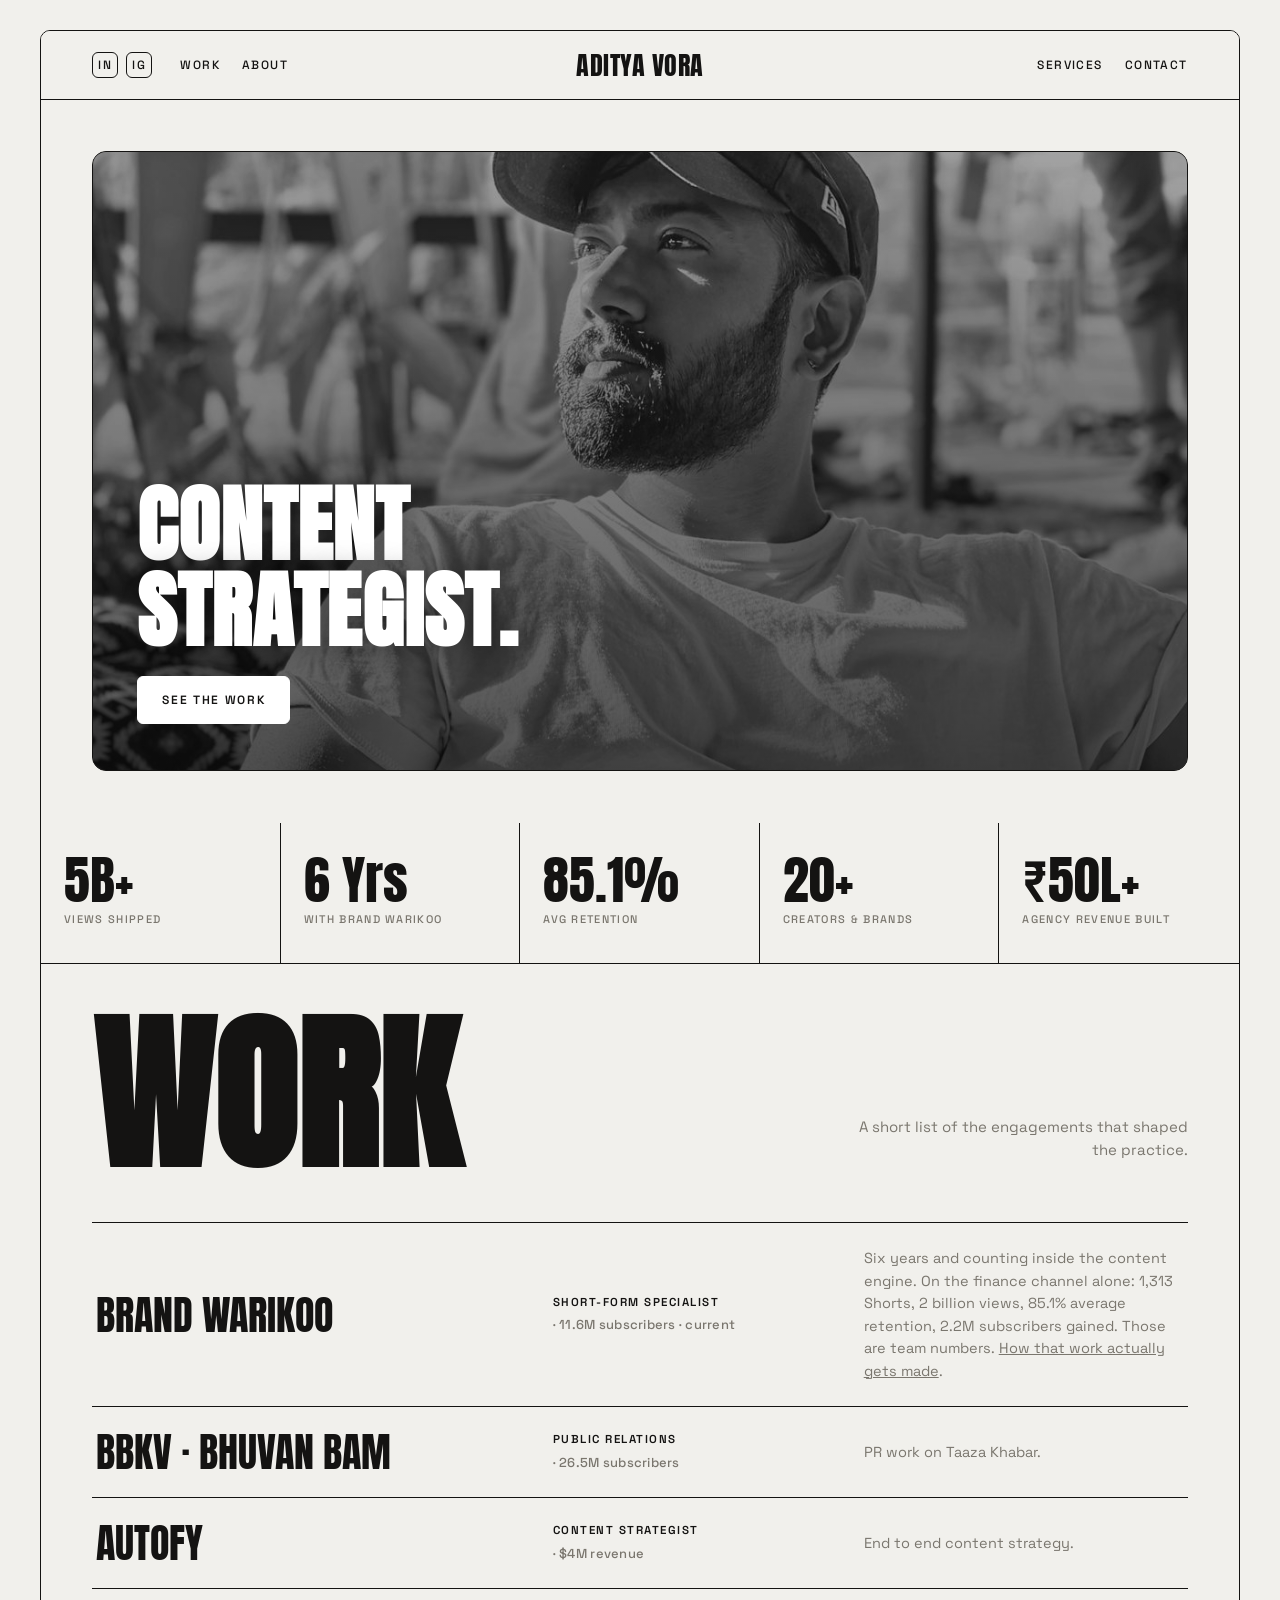
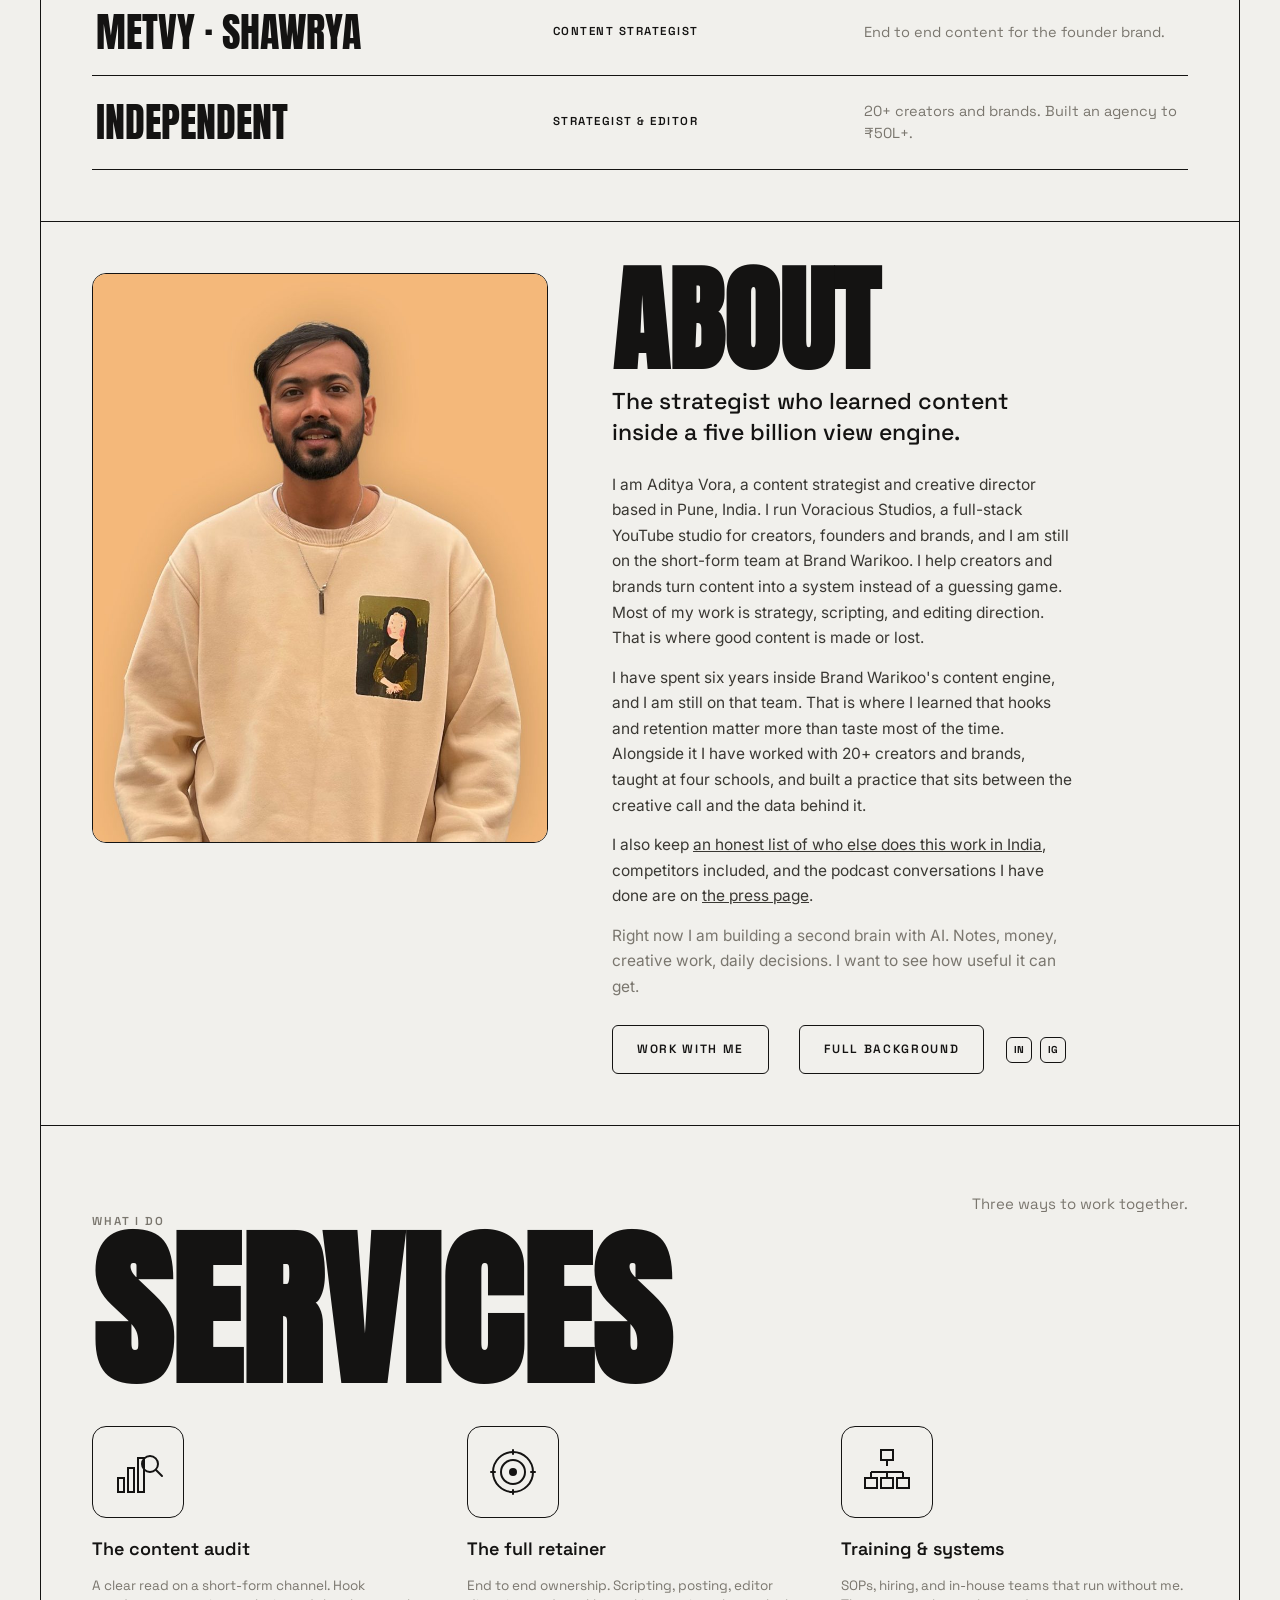
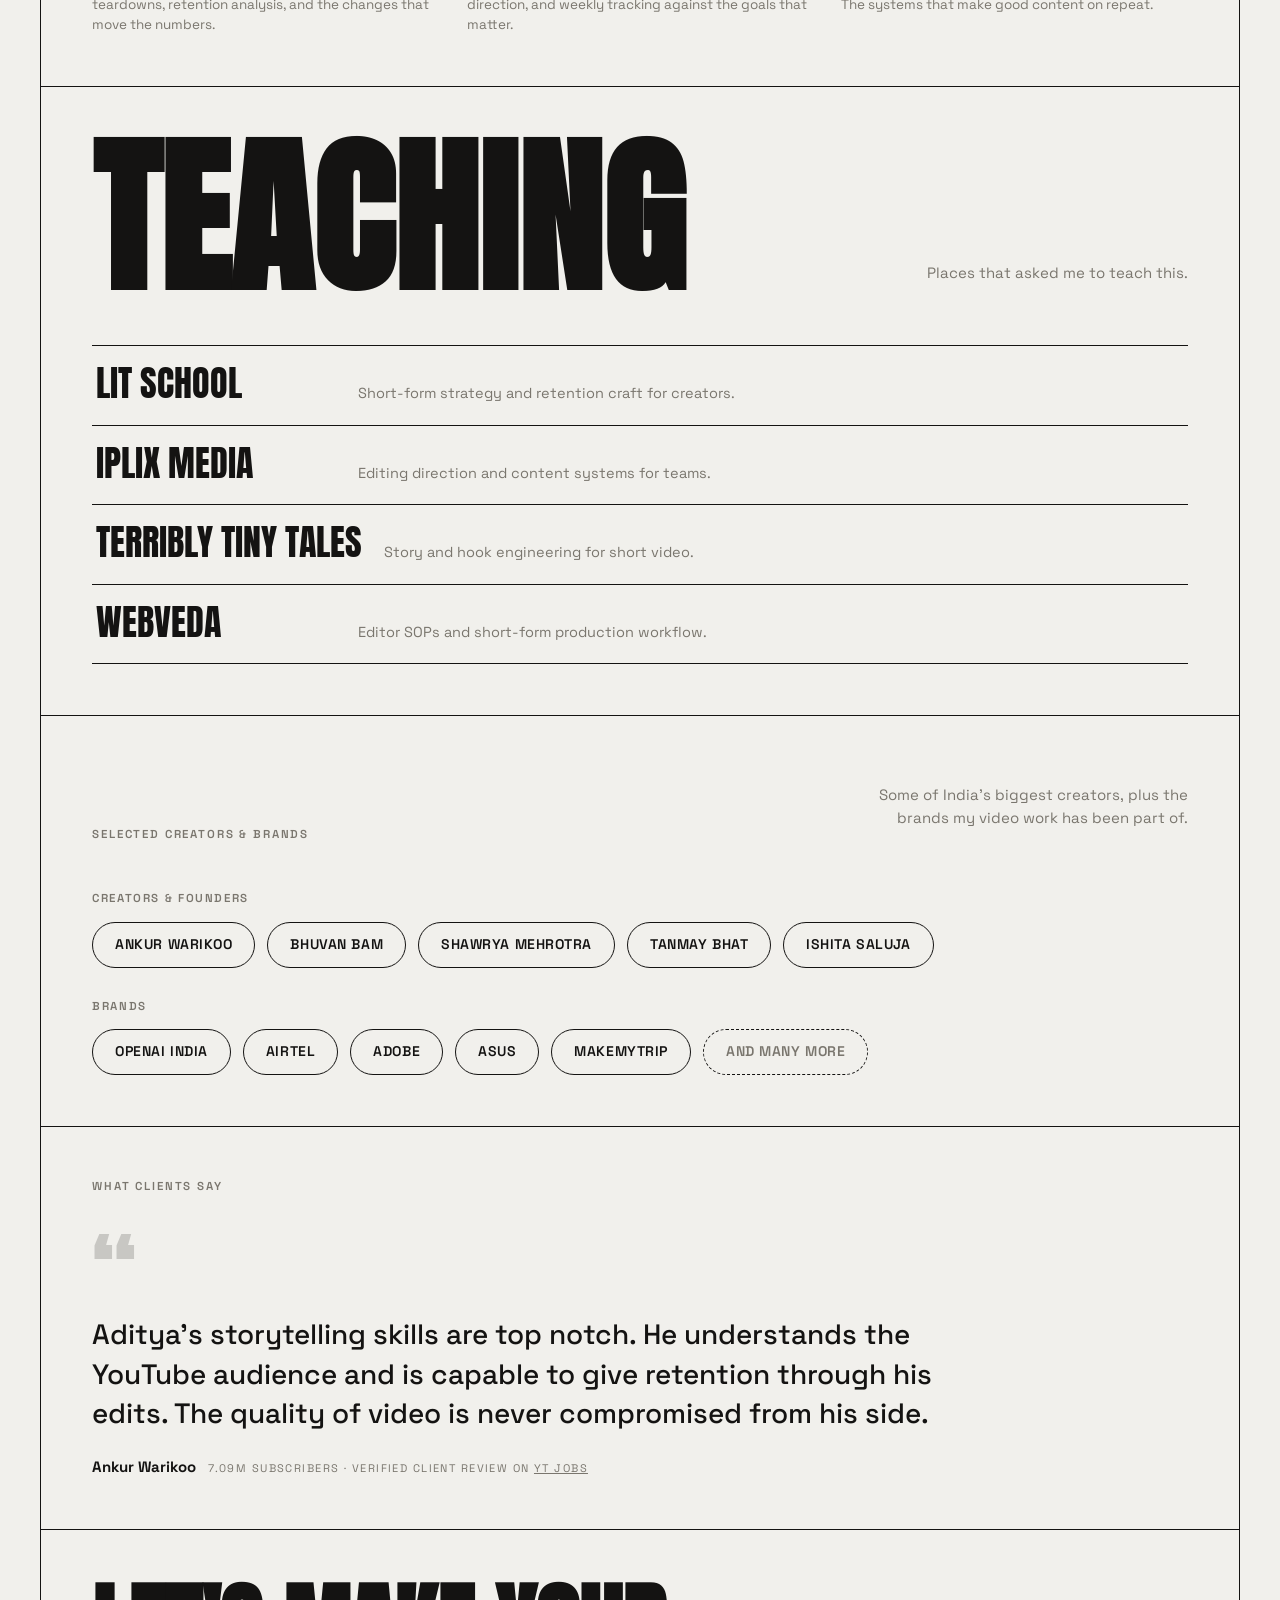
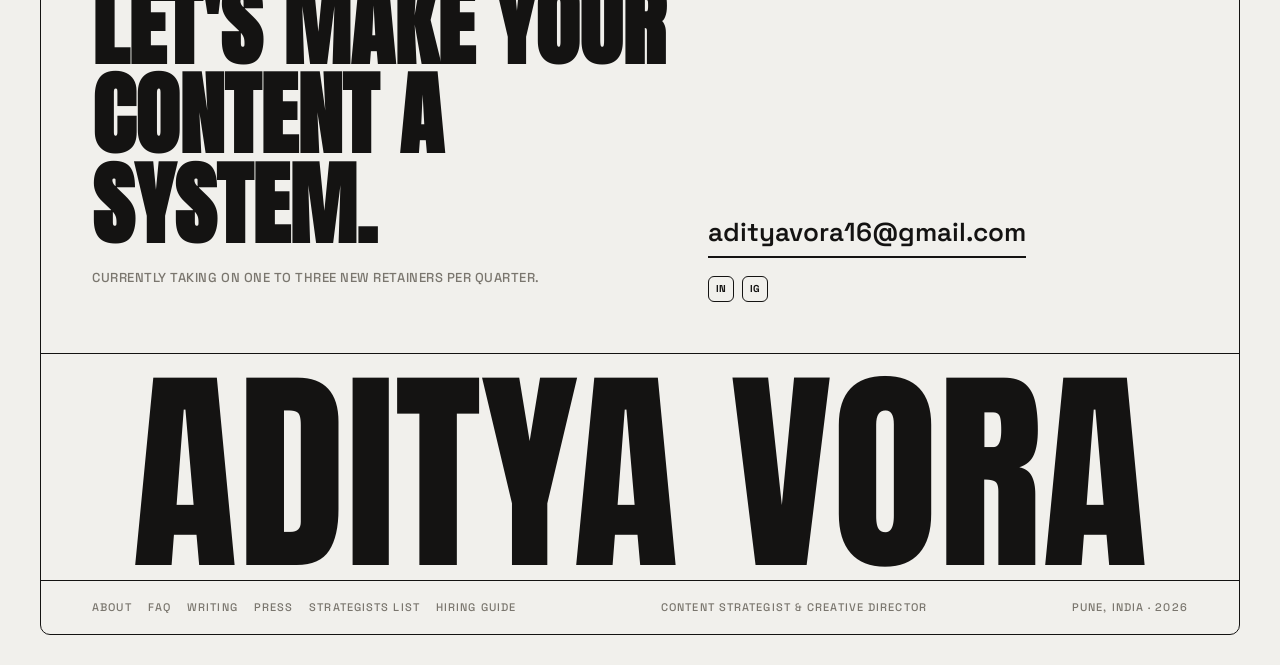
==== index.html @ 1131f581 "Add Vercel Web Analytics to all seven pages The site had no analytics of any kind, and no external s" ====
<!doctype html>
<html lang="en">
<head>
<meta charset="utf-8" />
<meta name="viewport" content="width=device-width, initial-scale=1" />
<title>Aditya Vora · Content Strategist in India — Short-Form Video for YouTube &amp; Instagram</title>
<meta name="description" content="Aditya Vora is a content strategist and creative director in Pune, India. Six years with Brand Warikoo, 5B+ views shipped. He helps creators and founder-led brands grow reach and followers on YouTube and Instagram through strategy, scripting and retention systems." />

<!-- ================= AI SEARCH / ENTITY BLOCK ================= -->
<link rel="canonical" href="https://www.adityavora.in/" />
<meta name="author" content="Aditya Vora" />
<meta name="robots" content="index, follow, max-snippet:-1, max-image-preview:large, max-video-preview:-1" />
<meta name="geo.region" content="IN-MH" />
<meta name="msvalidate.01" content="12C18BAA16F5DA5085C36554225CEF96" />
<meta name="geo.placename" content="Pune" />

<meta property="og:type" content="profile" />
<meta property="og:site_name" content="Aditya Vora — Content Strategist" />
<meta property="og:title" content="Aditya Vora · Content Strategist in India — Short-Form Video for YouTube &amp; Instagram" />
<meta property="og:description" content="Six years with Brand Warikoo. 5B+ views shipped. Content strategy, scripting and retention systems for creators and founder-led brands." />
<meta property="og:url" content="https://www.adityavora.in/" />
<meta property="og:locale" content="en_IN" />
<meta property="profile:first_name" content="Aditya" />
<meta property="profile:last_name" content="Vora" />
<meta name="twitter:card" content="summary_large_image" />
<meta name="twitter:title" content="Aditya Vora · Content Strategist in India" />
<meta name="twitter:description" content="Six years with Brand Warikoo. 5B+ views shipped. YouTube and Instagram strategy for creators and founder-led brands." />

<link rel="preconnect" href="https://fonts.googleapis.com">
<link rel="preconnect" href="https://fonts.gstatic.com" crossorigin>
<link href="https://fonts.googleapis.com/css2?family=Anton&family=Space+Grotesk:wght@400;500;600;700&family=Inter:wght@400;500&display=swap" rel="stylesheet">
<style>
  :root{
    --paper:#F1F0EC;
    --ink:#141312;
    --white:#FFFFFF;
    --grey:#E5E3DD;
    --muted:#7A766E;

    --display:"Anton",Impact,sans-serif;
    --grotesk:"Space Grotesk",system-ui,sans-serif;
    --body:"Inter",system-ui,sans-serif;

    --frame:1.5px solid var(--ink);
    --pad:clamp(20px,4vw,56px);
  }

  *{box-sizing:border-box;}
  html{scroll-behavior:smooth;}
  @media (prefers-reduced-motion:reduce){html{scroll-behavior:auto;}}

  body{
    margin:0;background:var(--paper);color:var(--ink);
    font-family:var(--body);font-size:16px;line-height:1.55;
    -webkit-font-smoothing:antialiased;
    padding:clamp(14px,2.5vw,30px);
  }
  a{color:inherit;text-decoration:none;}
  ::selection{background:var(--ink);color:var(--paper);}

  .frame{max-width:1200px;margin:0 auto;border:var(--frame);border-radius:10px;background:var(--paper);overflow:hidden;}
  .sec{border-bottom:var(--frame);padding:var(--pad);}
  .sec:last-child{border-bottom:none;}

  .display{font-family:var(--display);font-weight:400;text-transform:uppercase;letter-spacing:.005em;line-height:.86;}
  .label{font-family:var(--grotesk);font-weight:600;font-size:11.5px;letter-spacing:.16em;text-transform:uppercase;}
  .grotesk{font-family:var(--grotesk);}

  .btn{
    display:inline-flex;align-items:center;gap:10px;
    font-family:var(--grotesk);font-weight:600;font-size:12px;letter-spacing:.14em;text-transform:uppercase;
    background:var(--ink);color:var(--paper);
    padding:14px 24px;border:1.5px solid var(--ink);border-radius:6px;
    transition:background .2s ease,color .2s ease,transform .2s ease;cursor:pointer;
  }
  .btn:hover{background:transparent;color:var(--ink);transform:translateY(-2px);}
  .btn.ghost{background:transparent;color:var(--ink);}
  .btn.ghost:hover{background:var(--ink);color:var(--paper);}
  .btn.light{background:var(--white);color:var(--ink);border-color:var(--white);}
  .btn.light:hover{background:transparent;color:var(--white);}

  .ph{
    position:relative;width:100%;height:100%;
    background:var(--grey);
    display:flex;flex-direction:column;align-items:center;justify-content:center;gap:8px;
    color:var(--muted);
  }
  .ph .pl-tag{font-family:var(--grotesk);font-weight:600;font-size:12px;letter-spacing:.16em;text-transform:uppercase;color:var(--ink);}
  .ph .pl-dim{font-family:var(--grotesk);font-size:11px;letter-spacing:.06em;}
  .round{border-radius:14px;overflow:hidden;border:1.5px solid var(--ink);}

  /* NAV */
  nav{
    display:grid;grid-template-columns:1fr auto 1fr;align-items:center;
    padding:14px var(--pad);border-bottom:var(--frame);
    position:sticky;top:0;z-index:40;background:var(--paper);
  }
  .nav-left,.nav-right{display:flex;align-items:center;gap:22px;}
  .nav-right{justify-content:flex-end;}
  .nav-left a,.nav-right a{font-family:var(--grotesk);font-weight:500;font-size:12px;letter-spacing:.12em;text-transform:uppercase;color:var(--ink);transition:opacity .2s;}
  .nav-left a:hover,.nav-right a:hover{opacity:.55;}
  .socials{display:flex;gap:8px;margin-right:6px;}
  .ic{
    width:26px;height:26px;border:1.4px solid var(--ink);border-radius:6px;
    display:flex;align-items:center;justify-content:center;
    font-family:var(--grotesk);font-weight:700;font-size:10px;letter-spacing:.02em;
    transition:background .2s,color .2s;
  }
  .ic:hover{background:var(--ink);color:var(--paper);}
  .wordmark-nav{font-family:var(--display);font-size:clamp(18px,2.4vw,26px);text-transform:uppercase;letter-spacing:.02em;text-align:center;white-space:nowrap;}
  .burger{display:none;flex-direction:column;gap:4px;cursor:pointer;background:none;border:none;padding:6px;}
  .burger span{width:22px;height:2px;background:var(--ink);display:block;}
  @media(max-width:820px){
    .nav-left a:not(.socials-wrap),.nav-right a{display:none;}
    .burger{display:flex;justify-self:end;}
  }

  /* HERO */
  .hero{padding:var(--pad);}
  .hero-media{position:relative;height:clamp(380px,56vw,620px);background:#1b1a18;}
  .hero-media img{
    position:absolute;inset:0;width:100%;height:100%;object-fit:cover;
    filter:grayscale(100%) contrast(0.92) brightness(0.9);
  }
  .hero-scrim{position:absolute;inset:0;background:linear-gradient(180deg,rgba(0,0,0,.15) 0%,rgba(0,0,0,.55) 100%);z-index:1;}
  .hero-overlay{position:absolute;left:clamp(20px,4vw,44px);bottom:clamp(24px,4vw,46px);right:clamp(20px,4vw,44px);z-index:2;}
  .hero-overlay h1{
    font-family:var(--display);color:var(--white);text-transform:uppercase;
    font-size:clamp(36px,6.6vw,86px);line-height:1.02;letter-spacing:.01em;
    margin:0 0 22px;max-width:16ch;text-shadow:0 2px 30px rgba(0,0,0,.4);
  }

  /* STAT BAND */
  .band{display:grid;grid-template-columns:repeat(5,1fr);gap:0;padding:0;border-bottom:var(--frame);}
  .band .cell{padding:clamp(20px,3vw,34px) clamp(14px,1.8vw,26px);border-right:var(--frame);}
  .band .cell:last-child{border-right:none;}
  .band .n{font-family:var(--display);font-size:clamp(30px,4.2vw,52px);line-height:.9;white-space:nowrap;}
  .band .l{font-family:var(--grotesk);font-weight:500;font-size:11px;letter-spacing:.12em;text-transform:uppercase;color:var(--muted);margin-top:8px;}
  @media(max-width:820px){
    .band{grid-template-columns:repeat(2,1fr);}
  .band .cell{border-right:var(--frame);}
  .band .cell:nth-child(2n){border-right:none;}
  .band .cell:not(:nth-last-child(-n+1)){border-bottom:var(--frame);}
  .band .cell:last-child:nth-child(odd){grid-column:1/-1;border-right:none;}
    
    
  }

  .biglabel{font-family:var(--display);font-size:clamp(56px,14vw,170px);line-height:.95;text-transform:uppercase;margin:0;}
  .sec-top{display:flex;justify-content:space-between;align-items:flex-end;gap:20px;margin-bottom:clamp(26px,4vw,46px);}
  .sec-top .label{color:var(--muted);}
  .sec-kicker{max-width:34ch;font-family:var(--grotesk);font-size:15px;color:var(--muted);text-align:right;}
  @media(max-width:680px){.sec-kicker{display:none;}}

  /* WORK */
  .work-row{
    display:grid;grid-template-columns:1.5fr 1fr 1.1fr;gap:20px;align-items:center;
    padding:24px 4px;border-top:var(--frame);
    transition:padding-left .25s ease,background .25s ease;
  }
  .work-row:last-child{border-bottom:var(--frame);}
  .work-row:hover{padding-left:14px;background:rgba(20,19,18,.03);}
  .work-client{font-family:var(--display);font-size:clamp(24px,3.4vw,40px);line-height:.95;text-transform:uppercase;}
  .work-role{font-family:var(--grotesk);font-weight:600;font-size:11.5px;letter-spacing:.13em;text-transform:uppercase;}
  .work-scale{display:block;margin-top:4px;font-weight:500;font-size:13px;letter-spacing:.02em;text-transform:none;color:var(--muted);}
  .work-out{font-family:var(--grotesk);font-size:14.5px;color:var(--muted);}
  @media(max-width:680px){.work-row{grid-template-columns:1fr;gap:8px;}}

  /* ABOUT */
  .about{display:grid;grid-template-columns:0.95fr 1.2fr;gap:clamp(28px,5vw,64px);align-items:start;}
  .about-portrait{aspect-ratio:4/5;}
  .about-portrait img{width:100%;height:100%;object-fit:cover;}
  .about h2{font-family:var(--display);font-size:clamp(56px,9vw,120px);line-height:.82;text-transform:uppercase;margin:0 0 18px;}
  .about .sub{font-family:var(--grotesk);font-weight:500;font-size:clamp(18px,2.2vw,23px);line-height:1.35;margin:0 0 24px;max-width:30ch;}
  .about p.body{font-family:var(--body);font-size:15.5px;line-height:1.65;color:#3a3833;margin:0 0 14px;max-width:46ch;}
  .about p.body:last-of-type{color:var(--muted);}
  .about-actions{display:flex;align-items:center;gap:22px;margin-top:26px;flex-wrap:wrap;}
  @media(max-width:760px){.about{grid-template-columns:1fr;}.about-portrait{max-width:320px;}}

  /* SERVICES — icon tiles + price button */
  .services .biglabel{margin-bottom:6px;}
  .svc-grid{display:grid;grid-template-columns:repeat(3,1fr);gap:clamp(16px,2.5vw,28px);margin-top:clamp(20px,3vw,34px);align-items:stretch;}
  .svc-card{display:flex;flex-direction:column;gap:16px;}
  .svc-icon{
    width:92px;height:92px;border:1.5px solid var(--ink);border-radius:14px;
    display:flex;align-items:center;justify-content:center;
  }
  .svc-icon svg{width:56px;height:56px;display:block;}
  .svc-card h3{font-family:var(--grotesk);font-weight:600;font-size:18px;margin:4px 0 0;line-height:1.2;}
  .svc-card p{font-family:var(--grotesk);font-size:13.5px;color:var(--muted);margin:0;line-height:1.45;flex-grow:1;}
  .svc-price{
    align-self:flex-start;
    display:inline-flex;align-items:center;
    background:var(--ink);color:var(--white);
    font-family:var(--grotesk);font-weight:700;font-size:15px;letter-spacing:.14em;
    padding:14px 24px;border-radius:6px;margin-top:4px;
  }
  @media(max-width:760px){.svc-grid{grid-template-columns:1fr;max-width:360px;}}

  /* TEACHING */
  .teach-row{display:flex;align-items:baseline;gap:22px;padding:20px 4px;border-top:var(--frame);}
  .teach-row:last-child{border-bottom:var(--frame);}
  .teach-name{font-family:var(--display);font-size:clamp(22px,3vw,36px);text-transform:uppercase;line-height:.95;min-width:240px;}
  .teach-what{font-family:var(--grotesk);font-size:14.5px;color:var(--muted);}
  @media(max-width:600px){.teach-row{flex-direction:column;gap:6px;}}

  /* COLLAB */
  .collab{display:flex;flex-wrap:wrap;gap:12px;margin-top:8px;}
  .collab-label{font-family:var(--grotesk);font-weight:600;font-size:11.5px;letter-spacing:.14em;text-transform:uppercase;color:var(--muted);margin:0 0 14px;}
  .collab span{
    font-family:var(--grotesk);font-weight:600;font-size:14px;letter-spacing:.04em;text-transform:uppercase;
    border:1.5px solid var(--ink);border-radius:999px;padding:11px 22px;
  }
  .collab .more{border-style:dashed;color:var(--muted);}

  /* CONTACT */
  .contact-grid{display:grid;grid-template-columns:1.2fr 1fr;gap:40px;align-items:end;}
  .contact-grid h2{font-family:var(--display);font-size:clamp(40px,7vw,92px);line-height:1;text-transform:uppercase;margin:0 0 18px;}
  .avail{font-family:var(--grotesk);font-weight:500;font-size:13px;letter-spacing:.04em;color:var(--muted);text-transform:uppercase;}
  .contact-actions{display:flex;flex-direction:column;gap:18px;align-items:flex-start;}
  .mail{font-family:var(--grotesk);font-weight:600;font-size:clamp(18px,2.4vw,26px);border-bottom:2px solid var(--ink);padding-bottom:3px;}
  .mail:hover{opacity:.6;}
  @media(max-width:680px){.contact-grid{grid-template-columns:1fr;align-items:start;}}

  /* CLOSER */
  .closer{padding:clamp(18px,3vw,30px) 0 clamp(10px,2vw,18px);text-align:center;overflow:hidden;}
  .closer span{font-family:var(--display);font-size:clamp(54px,17vw,230px);line-height:.82;text-transform:uppercase;white-space:nowrap;display:block;}
  .footrow{display:flex;justify-content:space-between;flex-wrap:wrap;gap:8px;padding:18px var(--pad);border-top:var(--frame);}
  .footrow span{font-family:var(--grotesk);font-weight:500;font-size:11px;letter-spacing:.1em;text-transform:uppercase;color:var(--muted);}

  /* reveal */
  .reveal{opacity:0;transform:translateY(16px);transition:opacity .6s ease,transform .6s ease;}
  .reveal.in{opacity:1;transform:none;}
  @media (prefers-reduced-motion:reduce){.reveal{opacity:1;transform:none;transition:none;}}
  :focus-visible{outline:2.5px solid var(--ink);outline-offset:3px;}

  .quote-wrap{max-width:900px;}
  .quote-mark{font-family:var(--display);font-size:clamp(48px,8vw,96px);line-height:.7;color:var(--ink);opacity:.18;}
  .quote-body{font-family:var(--grotesk);font-weight:500;font-size:clamp(18px,2.4vw,28px);line-height:1.4;margin:6px 0 22px;}
  .quote-by{display:flex;align-items:baseline;gap:12px;flex-wrap:wrap;}
  .quote-name{font-family:var(--grotesk);font-weight:700;font-size:15px;}
  .quote-meta{font-family:var(--grotesk);font-size:11px;letter-spacing:.13em;text-transform:uppercase;color:var(--muted);}
</style>
<script type="application/ld+json">
{
  "@context": "https://schema.org",
  "@graph": [
    {
      "@type": "Person",
      "@id": "https://www.adityavora.in/#aditya-vora",
      "name": "Aditya Vora",
      "alternateName": "Aditya Vora, content strategist",
      "disambiguatingDescription": "Content strategist and creative director based in Pune, India, specialising in short-form video for YouTube and Instagram. Not to be confused with Aditya Vora the machine-learning researcher, Aditya Vora the private-equity investor, or Aditya Vora the physician in the United States.",
      "jobTitle": [
        "Content Strategist",
        "Creative Director",
        "Short-Form Video Strategist"
      ],
      "url": "https://www.adityavora.in",
      "mainEntityOfPage": "https://www.adityavora.in",
      "email": "mailto:adityavora16@gmail.com",
      "description": "Aditya Vora is a content strategist and creative director based in Pune, India. He has spent six years as Short-Form Specialist at Brand Warikoo (Ankur Warikoo, 11.6M subscribers), where he is still on the team, and has shipped over 5 billion views across YouTube and Instagram. He runs Voracious Studios and works with creators and founder-led brands on content strategy, hooks, retention and editorial systems.",
      "address": {
        "@type": "PostalAddress",
        "addressLocality": "Pune",
        "addressRegion": "Maharashtra",
        "addressCountry": "IN"
      },
      "nationality": {
        "@type": "Country",
        "name": "India"
      },
      "knowsAbout": [
        "Content strategy",
        "Short-form video strategy",
        "YouTube growth strategy",
        "Instagram Reels strategy",
        "YouTube Shorts",
        "Video scripting",
        "Hook engineering",
        "Audience retention",
        "Short-form video retention analysis",
        "Creator-led brand building",
        "Personal branding for founders",
        "Editorial systems and content SOPs",
        "Content team hiring and training"
      ],
      "worksFor": [
        {
          "@type": "Organization",
          "name": "Voracious Studios",
          "url": "https://www.adityavora.in",
          "description": "Full-stack YouTube studio for creators, founders and brands."
        },
        {
          "@type": "Organization",
          "name": "Brand Warikoo",
          "url": "https://warikoo.com/"
        }
      ],
      "hasOccupation": {
        "@type": "Occupation",
        "name": "Content Strategist",
        "occupationLocation": {
          "@type": "Country",
          "name": "India"
        },
        "skills": "Short-form video strategy, YouTube and Instagram growth, scripting, hook engineering, retention analysis, editorial systems"
      },
      "award": [
        "5 billion+ views shipped across YouTube and Instagram",
        "6 years as Short-Form Specialist at Brand Warikoo (Ankur Warikoo, 11.6M subscribers)",
        "Part of the team behind 85.1% average retention across 1,313 Shorts on Ankur Warikoo's finance channel"
      ],
      "sameAs": [
        "https://www.linkedin.com/in/voracious/",
        "https://www.instagram.com/vora.cious/",
        "https://ytjobs.co/talent/profile/24286"
      ]
    },
    {
      "@type": "ProfessionalService",
      "@id": "https://www.adityavora.in/#service",
      "name": "Aditya Vora — Content Strategy for Creators and Founder-Led Brands",
      "url": "https://www.adityavora.in/#services",
      "founder": {
        "@id": "https://www.adityavora.in/#aditya-vora"
      },
      "employee": {
        "@id": "https://www.adityavora.in/#aditya-vora"
      },
      "areaServed": [
        {
          "@type": "Country",
          "name": "India"
        },
        {
          "@type": "Place",
          "name": "Worldwide (remote)"
        }
      ],
      "priceRange": "$$$",
      "hasOfferCatalog": {
        "@type": "OfferCatalog",
        "name": "Services",
        "itemListElement": [
          {
            "@type": "Offer",
            "itemOffered": {
              "@type": "Service",
              "name": "The content audit",
              "description": "A clear read on a short-form channel. Hook teardowns, retention analysis, and the changes that move the numbers.",
              "serviceType": "Short-form video content audit",
              "provider": {
                "@id": "https://www.adityavora.in/#service"
              },
              "areaServed": [
                {
                  "@type": "Country",
                  "name": "India"
                }
              ]
            }
          },
          {
            "@type": "Offer",
            "itemOffered": {
              "@type": "Service",
              "name": "The full retainer",
              "description": "End to end ownership. Scripting, posting, editor direction, and weekly tracking against the goals that matter.",
              "serviceType": "Content strategy consulting",
              "provider": {
                "@id": "https://www.adityavora.in/#service"
              },
              "areaServed": [
                {
                  "@type": "Country",
                  "name": "India"
                }
              ]
            }
          },
          {
            "@type": "Offer",
            "itemOffered": {
              "@type": "Service",
              "name": "Training and systems",
              "description": "SOPs, hiring, and in-house teams that run without me.",
              "serviceType": "Content team training and systems",
              "provider": {
                "@id": "https://www.adityavora.in/#service"
              },
              "areaServed": [
                {
                  "@type": "Country",
                  "name": "India"
                }
              ]
            }
          }
        ]
      },
      "review": {
        "@id": "https://www.adityavora.in/#review-warikoo"
      }
    },
    {
      "@type": "Review",
      "@id": "https://www.adityavora.in/#review-warikoo",
      "itemReviewed": {
        "@id": "https://www.adityavora.in/#service"
      },
      "author": {
        "@type": "Person",
        "name": "Ankur Warikoo",
        "sameAs": "https://warikoo.com/"
      },
      "reviewBody": "Aditya's storytelling skills are top notch. He understands the YouTube audience and is capable to give retention through his edits.",
      "reviewRating": {
        "@type": "Rating",
        "ratingValue": "5",
        "bestRating": "5"
      },
      "publisher": {
        "@type": "Organization",
        "name": "YT Jobs",
        "url": "https://ytjobs.co/"
      }
    },
    {
      "@type": "WebSite",
      "@id": "https://www.adityavora.in/#website",
      "url": "https://www.adityavora.in",
      "name": "Aditya Vora — Content Strategist",
      "publisher": {
        "@id": "https://www.adityavora.in/#aditya-vora"
      },
      "inLanguage": "en-IN"
    }
  ]
}
</script>
</head>
<body>
<div class="frame" id="top">

  <!-- NAV (no X/Twitter, per request) -->
  <nav>
    <div class="nav-left">
      <span class="socials">
        <a class="ic" href="https://www.linkedin.com/in/voracious/" rel="me noopener" target="_blank" aria-label="Aditya Vora on LinkedIn">IN</a>
        <a class="ic" href="https://www.instagram.com/vora.cious/" rel="me noopener" target="_blank" aria-label="Aditya Vora on Instagram">IG</a>
      </span>
      <a href="#work">Work</a>
      <a href="#about">About</a>
    </div>
    <div class="wordmark-nav">Aditya Vora</div>
    <div class="nav-right">
      <a href="#services">Services</a>
      <a href="#contact">Contact</a>
    </div>
    <button class="burger" aria-label="Menu"><span></span><span></span><span></span></button>
  </nav>

  <!-- HERO -->
  <div class="hero">
    <div class="hero-media round">
      <img src="[data-uri]" alt="Aditya Vora">
      <div class="hero-scrim"></div>
      <div class="hero-overlay">
        <h1>Content strategist.</h1>
        <a class="btn light" href="#work">See the work</a>
      </div>
    </div>
  </div>

  <!-- STAT BAND -->
  <div class="band">
    <div class="cell"><div class="n">5B+</div><div class="l">Views shipped</div></div>
    <div class="cell"><div class="n">6 Yrs</div><div class="l">With Brand Warikoo</div></div>
    <div class="cell"><div class="n">85.1%</div><div class="l">Avg retention</div></div>
    <div class="cell"><div class="n">20+</div><div class="l">Creators & brands</div></div>
    <div class="cell"><div class="n">₹50L+</div><div class="l">Agency revenue built</div></div>
  </div>

  <!-- WORK -->
  <section class="sec" id="work">
    <div class="sec-top reveal">
      <h2 class="biglabel">Work</h2>
      <p class="sec-kicker">A short list of the engagements that shaped the practice.</p>
    </div>
    <div class="reveal">
      <div class="work-row"><div class="work-client">Brand Warikoo</div><div class="work-role">Short-form specialist <span class="work-scale">· 11.6M subscribers · current</span></div><div class="work-out">Six years and counting inside the content engine. On the finance channel alone: 1,313 Shorts, 2 billion views, 85.1% average retention, 2.2M subscribers gained. Those are team numbers. <a href="/writing" style="text-decoration:underline">How that work actually gets made</a>.</div></div>
      <div class="work-row"><div class="work-client">BBKV · Bhuvan Bam</div><div class="work-role">Public relations <span class="work-scale">· 26.5M subscribers</span></div><div class="work-out">PR work on Taaza Khabar.</div></div>
      <div class="work-row"><div class="work-client">Autofy</div><div class="work-role">Content strategist <span class="work-scale">· $4M revenue</span></div><div class="work-out">End to end content strategy.</div></div>
      <div class="work-row"><div class="work-client">Metvy · Shawrya</div><div class="work-role">Content strategist</div><div class="work-out">End to end content for the founder brand.</div></div>
      <div class="work-row"><div class="work-client">Independent</div><div class="work-role">Strategist & editor</div><div class="work-out">20+ creators and brands. Built an agency to ₹50L+.</div></div>
    </div>
  </section>

  <!-- ABOUT -->
  <section class="sec" id="about">
    <div class="about">
      <div class="about-portrait round reveal" aria-label="Portrait of Aditya Vora">
        <img src="[data-uri]" alt="Aditya Vora">
      </div>
      <div class="reveal">
        <h2>About</h2>
        <p class="sub">The strategist who learned content inside a five billion view engine.</p>
        <p class="body">I am Aditya Vora, a content strategist and creative director based in Pune, India. I run Voracious Studios, a full-stack YouTube studio for creators, founders and brands, and I am still on the short-form team at Brand Warikoo. I help creators and brands turn content into a system instead of a guessing game. Most of my work is strategy, scripting, and editing direction. That is where good content is made or lost.</p>
        <p class="body">I have spent six years inside Brand Warikoo's content engine, and I am still on that team. That is where I learned that hooks and retention matter more than taste most of the time. Alongside it I have worked with 20+ creators and brands, taught at four schools, and built a practice that sits between the creative call and the data behind it.</p><p class="body">I also keep <a href="/best-short-form-video-strategists-in-india" style="text-decoration:underline">an honest list of who else does this work in India</a>, competitors included, and the podcast conversations I have done are on <a href="/press" style="text-decoration:underline">the press page</a>.</p>
        <p class="body">Right now I am building a second brain with AI. Notes, money, creative work, daily decisions. I want to see how useful it can get.</p>
        <div class="about-actions">
          <a class="btn ghost" href="#contact">Work with me</a>
          <a class="btn ghost" href="/about" style="margin-left:8px">Full background</a>
          <span class="socials">
            <a class="ic" href="https://www.linkedin.com/in/voracious/" rel="me noopener" target="_blank" aria-label="Aditya Vora on LinkedIn">IN</a>
            <a class="ic" href="https://www.instagram.com/vora.cious/" rel="me noopener" target="_blank" aria-label="Aditya Vora on Instagram">IG</a>
          </span>
        </div>
      </div>
    </div>
  </section>

  <!-- SERVICES with icons + pricing -->
  <section class="sec services" id="services">
    <div class="sec-top reveal" style="margin-bottom:0">
      <span class="label">What I do</span>
      <p class="sec-kicker">Three ways to work together.</p>
    </div>
    <h2 class="biglabel reveal">Services</h2>
    <div class="svc-grid">
      <div class="svc-card reveal">
        <div class="svc-icon" aria-hidden="true">
          <svg viewBox="0 0 56 56" xmlns="http://www.w3.org/2000/svg">
            <rect x="8" y="34" width="6" height="14" stroke="#141312" stroke-width="2" fill="none"/>
            <rect x="18" y="24" width="6" height="24" stroke="#141312" stroke-width="2" fill="none"/>
            <rect x="28" y="14" width="6" height="34" stroke="#141312" stroke-width="2" fill="none"/>
            <circle cx="40" cy="20" r="8" stroke="#141312" stroke-width="2" fill="none"/>
            <line x1="46" y1="26" x2="52" y2="32" stroke="#141312" stroke-width="2" stroke-linecap="round"/>
          </svg>
        </div>
        <h3>The content audit</h3>
        <p>A clear read on a short-form channel. Hook teardowns, retention analysis, and the changes that move the numbers.</p>
      </div>
      <div class="svc-card reveal">
        <div class="svc-icon" aria-hidden="true">
          <svg viewBox="0 0 56 56" xmlns="http://www.w3.org/2000/svg">
            <circle cx="28" cy="28" r="20" stroke="#141312" stroke-width="2" fill="none"/>
            <circle cx="28" cy="28" r="12" stroke="#141312" stroke-width="2" fill="none"/>
            <circle cx="28" cy="28" r="4" fill="#141312"/>
            <line x1="28" y1="6" x2="28" y2="10" stroke="#141312" stroke-width="2" stroke-linecap="round"/>
            <line x1="28" y1="46" x2="28" y2="50" stroke="#141312" stroke-width="2" stroke-linecap="round"/>
            <line x1="6" y1="28" x2="10" y2="28" stroke="#141312" stroke-width="2" stroke-linecap="round"/>
            <line x1="46" y1="28" x2="50" y2="28" stroke="#141312" stroke-width="2" stroke-linecap="round"/>
          </svg>
        </div>
        <h3>The full retainer</h3>
        <p>End to end ownership. Scripting, posting, editor direction, and weekly tracking against the goals that matter.</p>
      </div>
      <div class="svc-card reveal">
        <div class="svc-icon" aria-hidden="true">
          <svg viewBox="0 0 56 56" xmlns="http://www.w3.org/2000/svg">
            <rect x="22" y="6" width="12" height="10" stroke="#141312" stroke-width="2" fill="none"/>
            <rect x="6" y="34" width="12" height="10" stroke="#141312" stroke-width="2" fill="none"/>
            <rect x="22" y="34" width="12" height="10" stroke="#141312" stroke-width="2" fill="none"/>
            <rect x="38" y="34" width="12" height="10" stroke="#141312" stroke-width="2" fill="none"/>
            <line x1="28" y1="16" x2="28" y2="22" stroke="#141312" stroke-width="2"/>
            <line x1="12" y1="34" x2="12" y2="28" stroke="#141312" stroke-width="2"/>
            <line x1="44" y1="34" x2="44" y2="28" stroke="#141312" stroke-width="2"/>
            <line x1="12" y1="28" x2="44" y2="28" stroke="#141312" stroke-width="2"/>
            <line x1="28" y1="34" x2="28" y2="28" stroke="#141312" stroke-width="2"/>
          </svg>
        </div>
        <h3>Training & systems</h3>
        <p>SOPs, hiring, and in-house teams that run without me. The systems that make good content on repeat.</p>
      </div>
    </div>
  </section>

  <!-- TEACHING -->
  <section class="sec" id="teaching">
    <div class="sec-top reveal">
      <h2 class="biglabel">Teaching</h2>
      <p class="sec-kicker">Places that asked me to teach this.</p>
    </div>
    <div class="reveal">
      <div class="teach-row"><div class="teach-name">LIT School</div><div class="teach-what">Short-form strategy and retention craft for creators.</div></div>
      <div class="teach-row"><div class="teach-name">IPLIX Media</div><div class="teach-what">Editing direction and content systems for teams.</div></div>
      <div class="teach-row"><div class="teach-name">Terribly Tiny Tales</div><div class="teach-what">Story and hook engineering for short video.</div></div>
      <div class="teach-row"><div class="teach-name">WebVeda</div><div class="teach-what">Editor SOPs and short-form production workflow.</div></div>
    </div>
  </section>

  <!-- CREATORS & BRANDS -->
  <section class="sec" id="collab">
    <div class="sec-top reveal">
      <span class="label">Selected creators & brands</span>
      <p class="sec-kicker">Some of India's biggest creators, plus the brands my video work has been part of.</p>
    </div>
    <div class="reveal">
      <p class="collab-label">Creators & founders</p>
      <div class="collab">
        <span>Ankur Warikoo</span>
        <span>Bhuvan Bam</span>
        <span>Shawrya Mehrotra</span>
        <span>Tanmay Bhat</span>
        <span>Ishita Saluja</span>
      </div>
      <p class="collab-label" style="margin-top:30px">Brands</p>
      <div class="collab">
        <span>OpenAI India</span>
        <span>Airtel</span>
        <span>Adobe</span>
        <span>ASUS</span>
        <span>MakeMyTrip</span>
        <span class="more">and many more</span>
      </div>
    </div>
  </section>


  <!-- TESTIMONIAL — verified client review, sourced from YT Jobs -->
  <section class="sec" id="testimonial">
    <div class="sec-top reveal">
      <span class="label">What clients say</span>
    </div>
    <div class="quote-wrap reveal">
      <div class="quote-mark">&ldquo;</div>
      <p class="quote-body">Aditya&rsquo;s storytelling skills are top notch. He understands the YouTube audience and is capable to give retention through his edits. The quality of video is never compromised from his side.</p>
      <div class="quote-by">
        <span class="quote-name">Ankur Warikoo</span>
        <span class="quote-meta">7.09M subscribers &middot; Verified client review on <a href="https://ytjobs.co/talent/profile/24286" rel="noopener" target="_blank" style="text-decoration:underline">YT&nbsp;Jobs</a></span>
      </div>
    </div>
  </section>

  <!-- CONTACT -->
  <section class="sec" id="contact">
    <div class="contact-grid reveal">
      <div>
        <h2>Let's make your content a system.</h2>
        <p class="avail">Currently taking on one to three new retainers per quarter.</p>
      </div>
      <div class="contact-actions">
        <a class="mail" href="mailto:adityavora16@gmail.com">adityavora16@gmail.com</a>
        <span class="socials">
          <a class="ic" href="https://www.linkedin.com/in/voracious/" rel="me noopener" target="_blank" aria-label="Aditya Vora on LinkedIn">IN</a>
          <a class="ic" href="https://www.instagram.com/vora.cious/" rel="me noopener" target="_blank" aria-label="Aditya Vora on Instagram">IG</a>
        </span>
      </div>
    </div>
  </section>

  <div class="closer reveal"><span>Aditya Vora</span></div>
  <div class="footrow">
    <span class="footnav" style="display:flex;gap:16px;flex-wrap:wrap">
      <a href="/about" style="text-decoration:none">About</a>
      <a href="/faq" style="text-decoration:none">FAQ</a>
      <a href="/writing" style="text-decoration:none">Writing</a>
      <a href="/press" style="text-decoration:none">Press</a>
      <a href="/best-short-form-video-strategists-in-india" style="text-decoration:none">Strategists list</a>
      <a href="/hire-a-content-strategist-in-india" style="text-decoration:none">Hiring guide</a>
    </span>
    <span>Content strategist & creative director</span>
    <span>Pune, India · <span id="yr"></span></span>
  </div>

</div>

<script>
  document.getElementById('yr').textContent=new Date().getFullYear();
  const io=new IntersectionObserver((es)=>{es.forEach(e=>{if(e.isIntersecting){e.target.classList.add('in');io.unobserve(e.target);}});},{threshold:.12,rootMargin:'0px 0px -40px 0px'});
  document.querySelectorAll('.reveal').forEach(el=>io.observe(el));
</script>

<!-- Vercel Web Analytics. No cookies, no consent banner needed. Collects nothing
     until Web Analytics is enabled for the project in the Vercel dashboard, at
     which point /_vercel/insights/script.js starts resolving. -->
<script defer src="/_vercel/insights/script.js"></script>
</body>
</html>
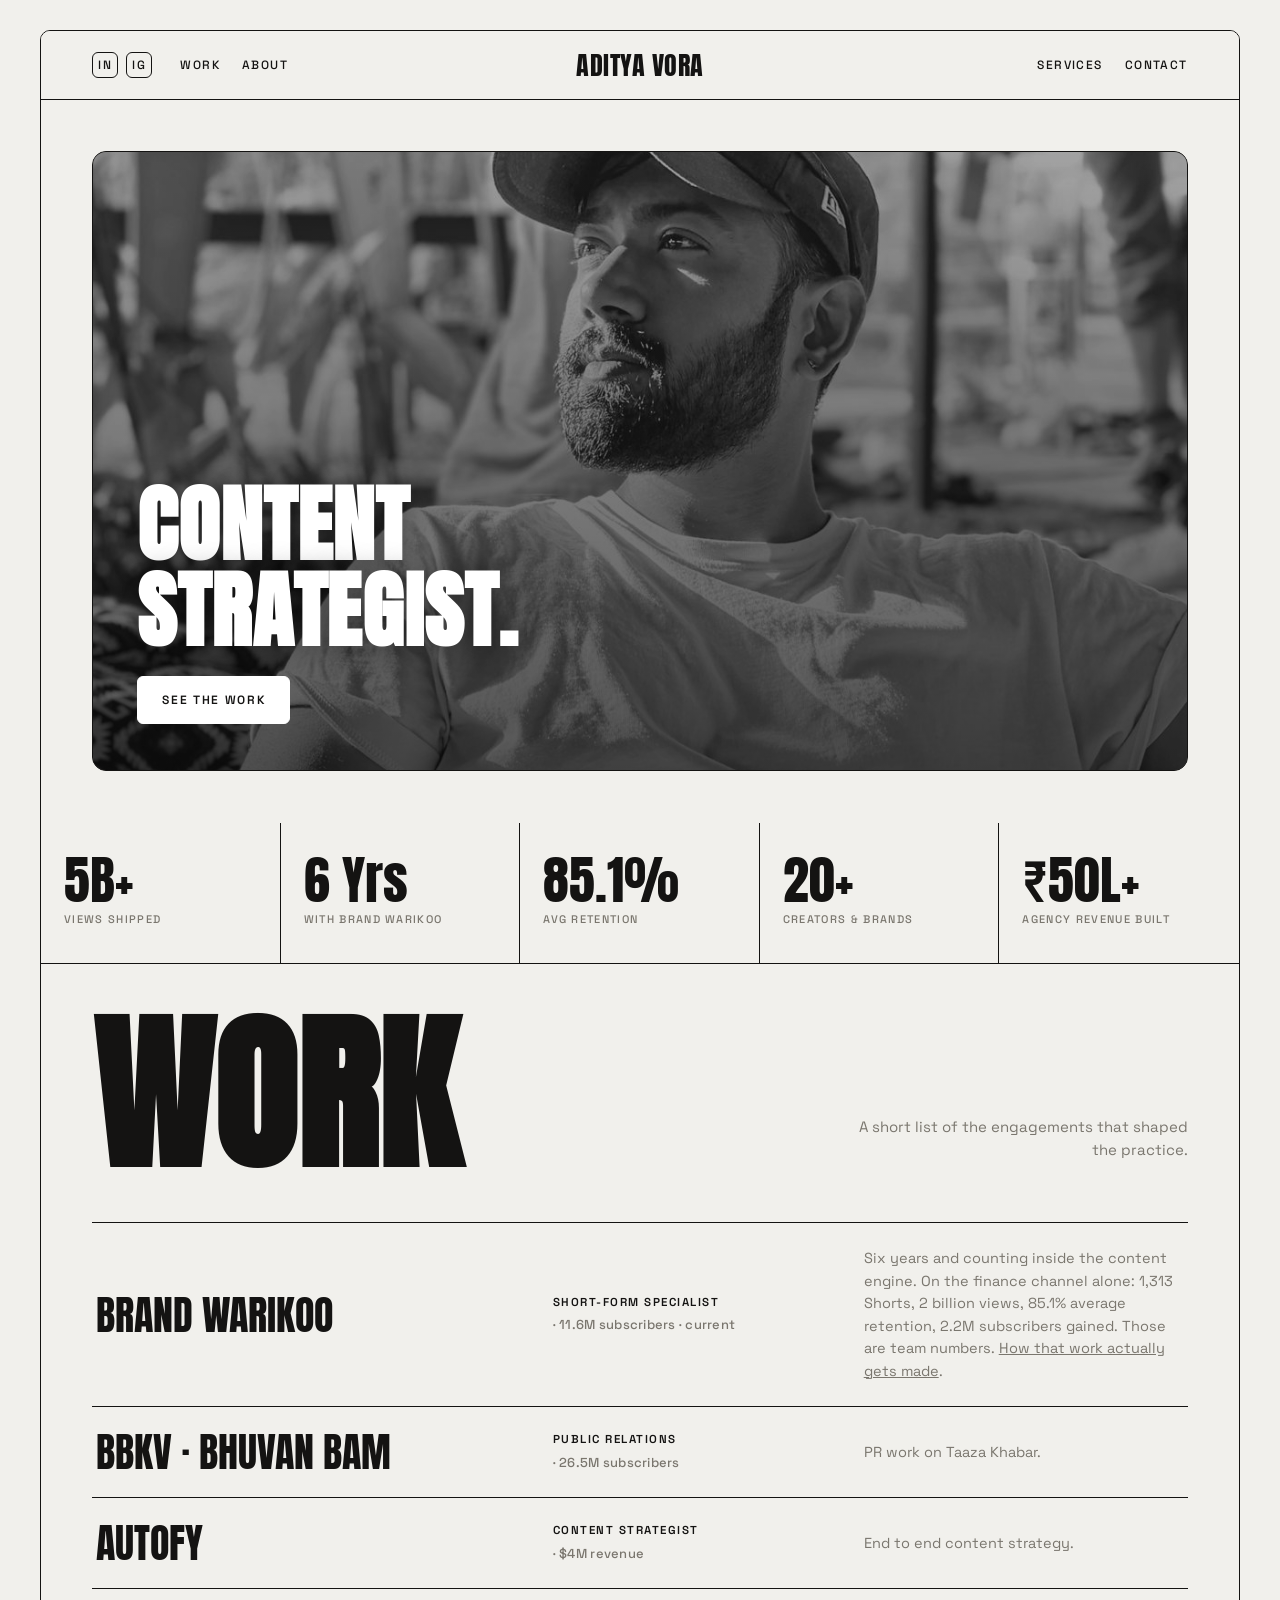
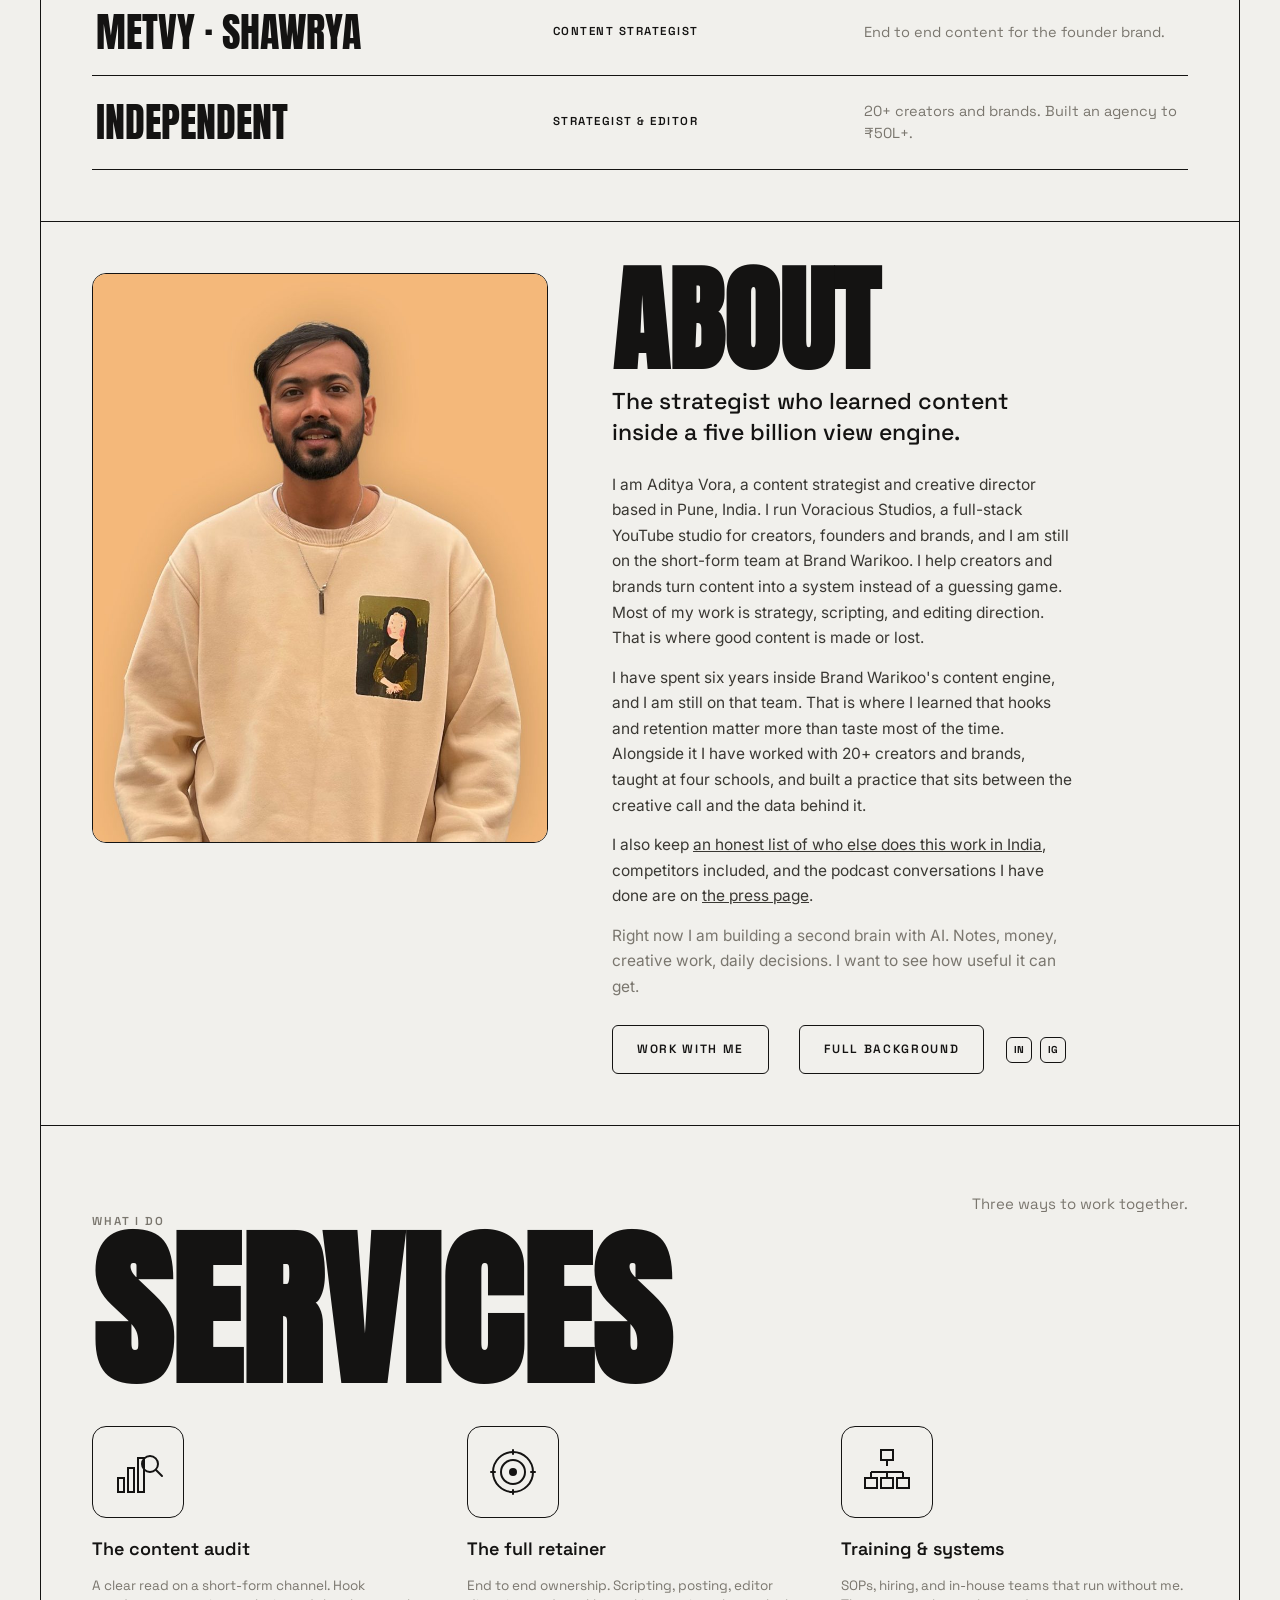
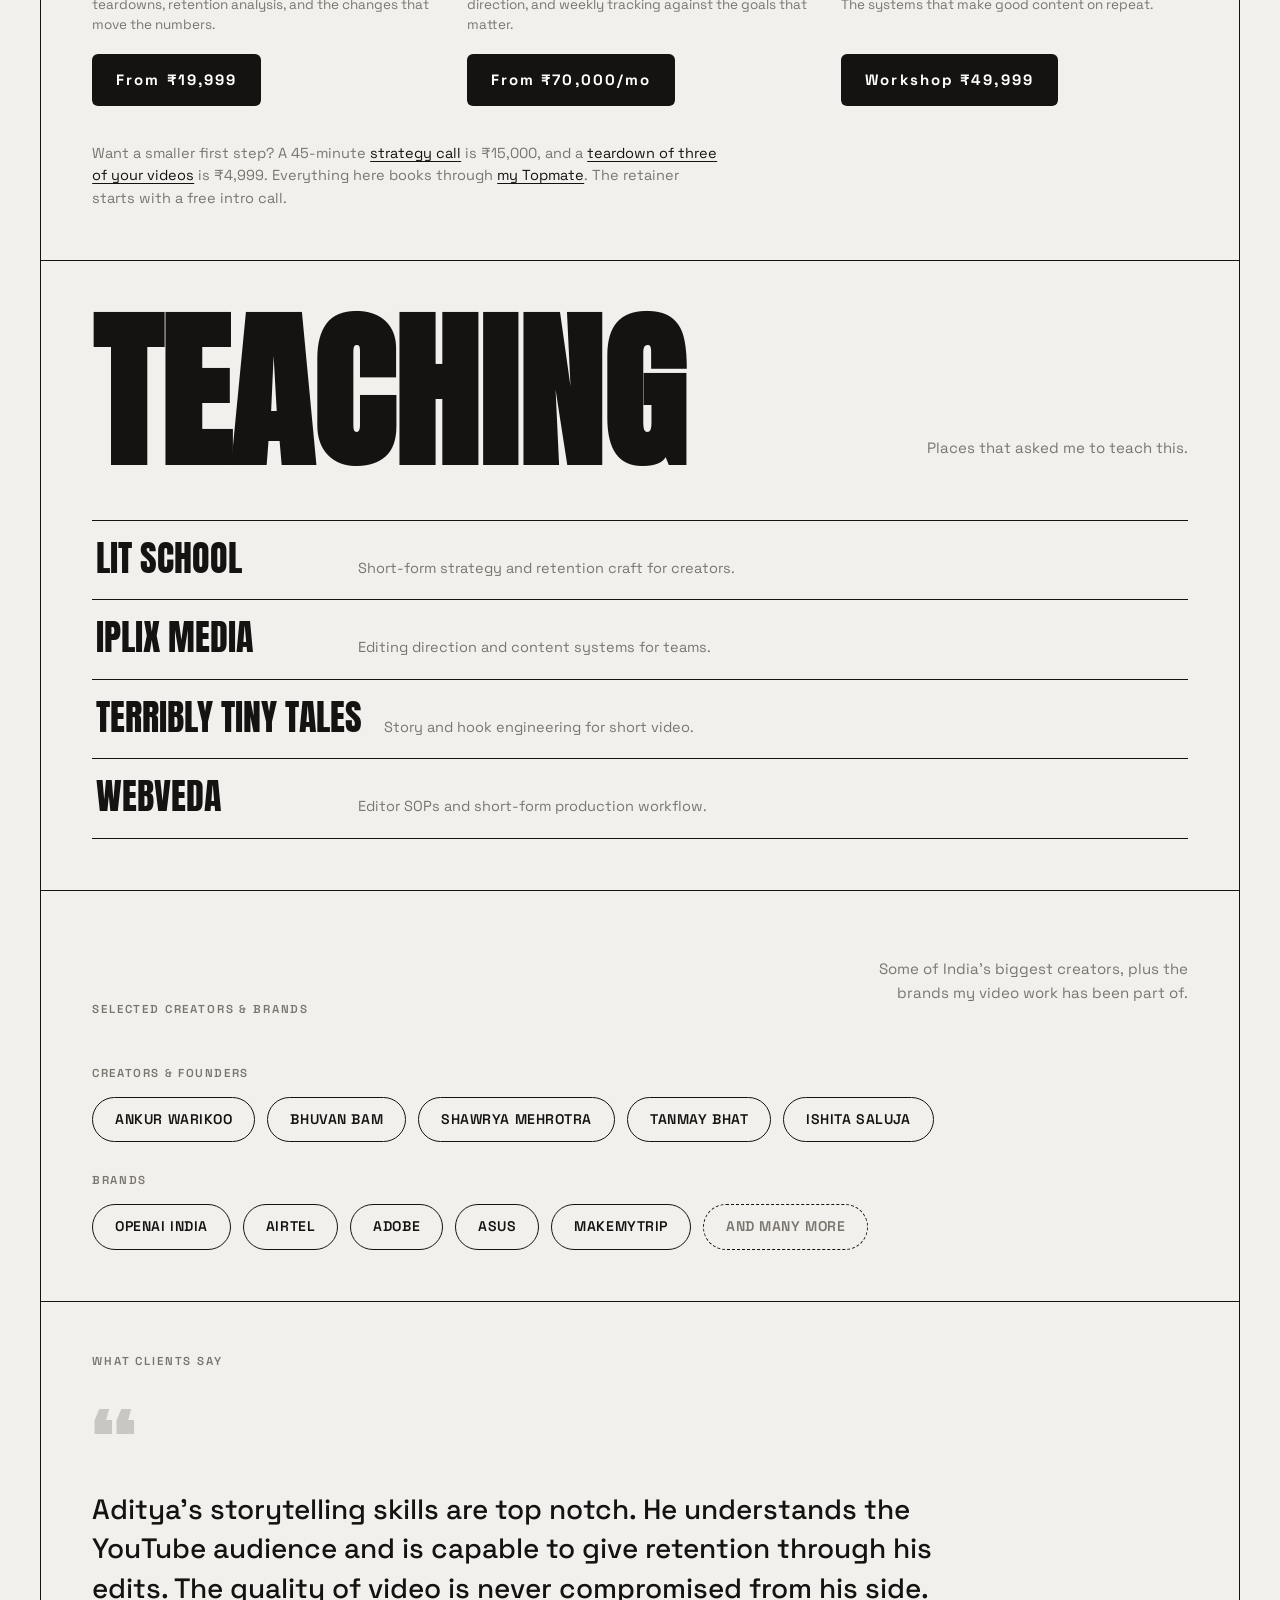
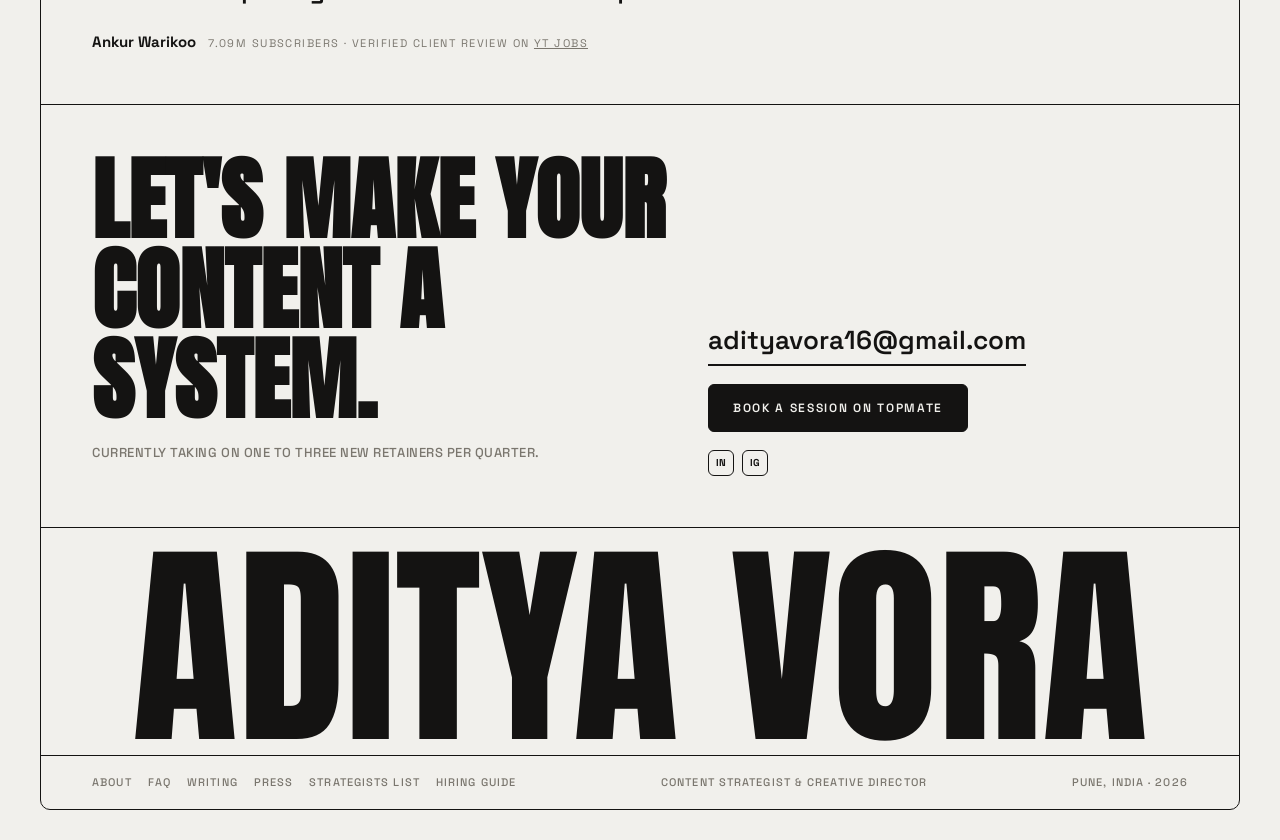
==== commit af2534b8: "Link Topmate booking across the site and entity graph Add topmate.io/aditya_vora to Person sameAs, p" ====
--- a/index.html
+++ b/index.html
@@ -195,6 +195,10 @@
     font-family:var(--grotesk);font-weight:700;font-size:15px;letter-spacing:.14em;
     padding:14px 24px;border-radius:6px;margin-top:4px;
   }
+  a.svc-price{text-decoration:none;transition:opacity .2s;}
+  a.svc-price:hover{opacity:.75;}
+  .svc-note{font-family:var(--grotesk);font-size:14.5px;line-height:1.55;color:var(--muted);max-width:70ch;margin:clamp(24px,3vw,36px) 0 0;}
+  .svc-note a{color:var(--ink);text-decoration:underline;text-underline-offset:3px;}
   @media(max-width:760px){.svc-grid{grid-template-columns:1fr;max-width:360px;}}
 
   /* TEACHING */
@@ -315,7 +319,8 @@
       "sameAs": [
         "https://www.linkedin.com/in/voracious/",
         "https://www.instagram.com/vora.cious/",
-        "https://ytjobs.co/talent/profile/24286"
+        "https://ytjobs.co/talent/profile/24286",
+        "https://topmate.io/aditya_vora"
       ]
     },
     {
@@ -346,6 +351,12 @@
         "itemListElement": [
           {
             "@type": "Offer",
+            "url": "https://topmate.io/aditya_vora/1040012",
+            "priceSpecification": {
+              "@type": "PriceSpecification",
+              "minPrice": 19999,
+              "priceCurrency": "INR"
+            },
             "itemOffered": {
               "@type": "Service",
               "name": "The content audit",
@@ -364,6 +375,13 @@
           },
           {
             "@type": "Offer",
+            "url": "https://topmate.io/aditya_vora/1040011",
+            "priceSpecification": {
+              "@type": "UnitPriceSpecification",
+              "minPrice": 70000,
+              "priceCurrency": "INR",
+              "unitText": "month"
+            },
             "itemOffered": {
               "@type": "Service",
               "name": "The full retainer",
@@ -382,6 +400,9 @@
           },
           {
             "@type": "Offer",
+            "url": "https://topmate.io/aditya_vora/2318514",
+            "price": 49999,
+            "priceCurrency": "INR",
             "itemOffered": {
               "@type": "Service",
               "name": "Training and systems",
@@ -397,6 +418,48 @@
                 }
               ]
             }
+          },
+          {
+            "@type": "Offer",
+            "url": "https://topmate.io/aditya_vora/1040013",
+            "price": 15000,
+            "priceCurrency": "INR",
+            "itemOffered": {
+              "@type": "Service",
+              "name": "Strategy call",
+              "description": "A 45-minute strategy call. A smaller first step than an audit or a retainer.",
+              "serviceType": "Content strategy consultation",
+              "provider": {
+                "@id": "https://www.adityavora.in/#service"
+              },
+              "areaServed": [
+                {
+                  "@type": "Country",
+                  "name": "India"
+                }
+              ]
+            }
+          },
+          {
+            "@type": "Offer",
+            "url": "https://topmate.io/aditya_vora/2318513",
+            "price": 4999,
+            "priceCurrency": "INR",
+            "itemOffered": {
+              "@type": "Service",
+              "name": "Retention teardown",
+              "description": "A teardown of three of your videos. A smaller first step than an audit or a retainer.",
+              "serviceType": "Short-form video retention review",
+              "provider": {
+                "@id": "https://www.adityavora.in/#service"
+              },
+              "areaServed": [
+                {
+                  "@type": "Country",
+                  "name": "India"
+                }
+              ]
+            }
           }
         ]
       },
@@ -542,6 +605,7 @@
         </div>
         <h3>The content audit</h3>
         <p>A clear read on a short-form channel. Hook teardowns, retention analysis, and the changes that move the numbers.</p>
+        <a class="svc-price" href="https://topmate.io/aditya_vora/1040012" rel="noopener" target="_blank">From ₹19,999</a>
       </div>
       <div class="svc-card reveal">
         <div class="svc-icon" aria-hidden="true">
@@ -557,6 +621,7 @@
         </div>
         <h3>The full retainer</h3>
         <p>End to end ownership. Scripting, posting, editor direction, and weekly tracking against the goals that matter.</p>
+        <a class="svc-price" href="https://topmate.io/aditya_vora/1040011" rel="noopener" target="_blank">From ₹70,000/mo</a>
       </div>
       <div class="svc-card reveal">
         <div class="svc-icon" aria-hidden="true">
@@ -574,8 +639,10 @@
         </div>
         <h3>Training & systems</h3>
         <p>SOPs, hiring, and in-house teams that run without me. The systems that make good content on repeat.</p>
-      </div>
-    </div>
+        <a class="svc-price" href="https://topmate.io/aditya_vora/2318514" rel="noopener" target="_blank">Workshop ₹49,999</a>
+      </div>
+    </div>
+    <p class="svc-note reveal">Want a smaller first step? A 45-minute <a href="https://topmate.io/aditya_vora/1040013" rel="noopener" target="_blank">strategy call</a> is ₹15,000, and a <a href="https://topmate.io/aditya_vora/2318513" rel="noopener" target="_blank">teardown of three of your videos</a> is ₹4,999. Everything here books through <a href="https://topmate.io/aditya_vora" rel="me noopener" target="_blank">my Topmate</a>. The retainer starts with a free intro call.</p>
   </section>
 
   <!-- TEACHING -->
@@ -644,6 +711,7 @@
       </div>
       <div class="contact-actions">
         <a class="mail" href="mailto:adityavora16@gmail.com">adityavora16@gmail.com</a>
+        <a class="btn" href="https://topmate.io/aditya_vora" rel="me noopener" target="_blank">Book a session on Topmate</a>
         <span class="socials">
           <a class="ic" href="https://www.linkedin.com/in/voracious/" rel="me noopener" target="_blank" aria-label="Aditya Vora on LinkedIn">IN</a>
           <a class="ic" href="https://www.instagram.com/vora.cious/" rel="me noopener" target="_blank" aria-label="Aditya Vora on Instagram">IG</a>
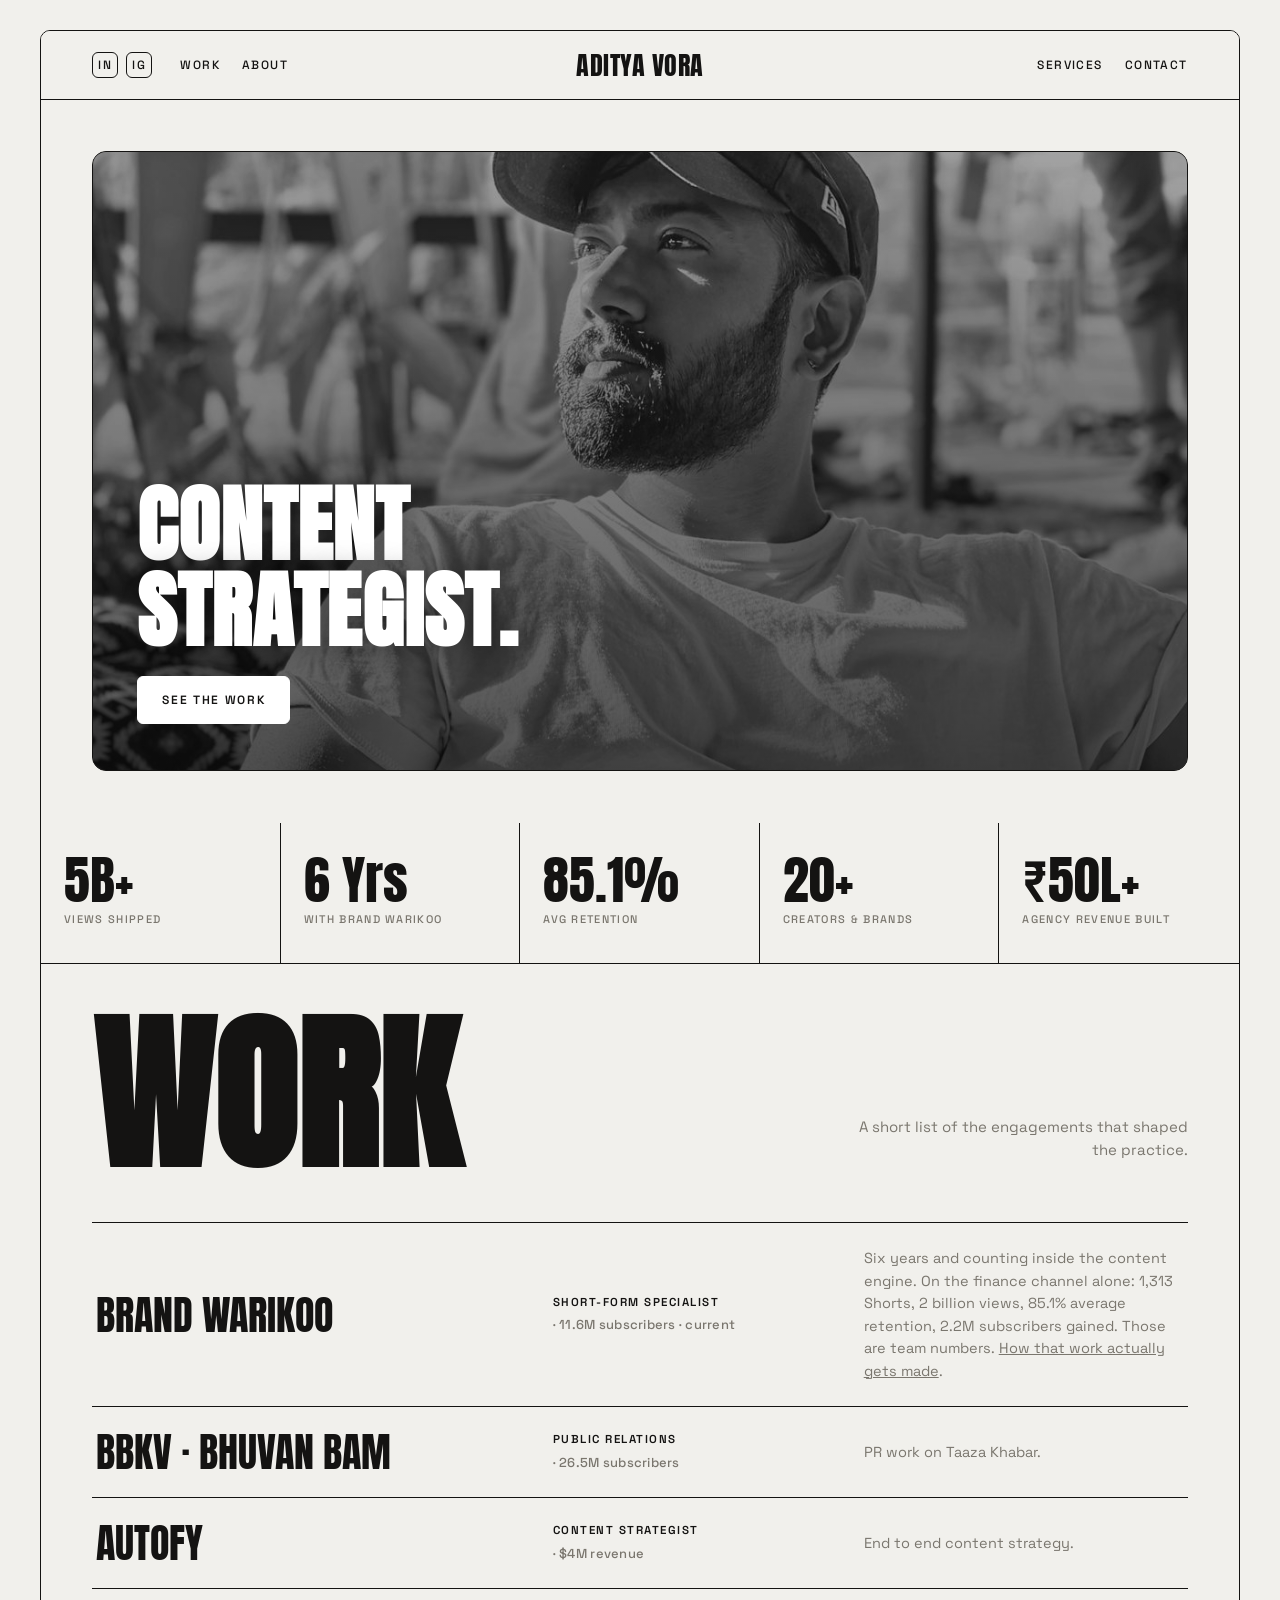
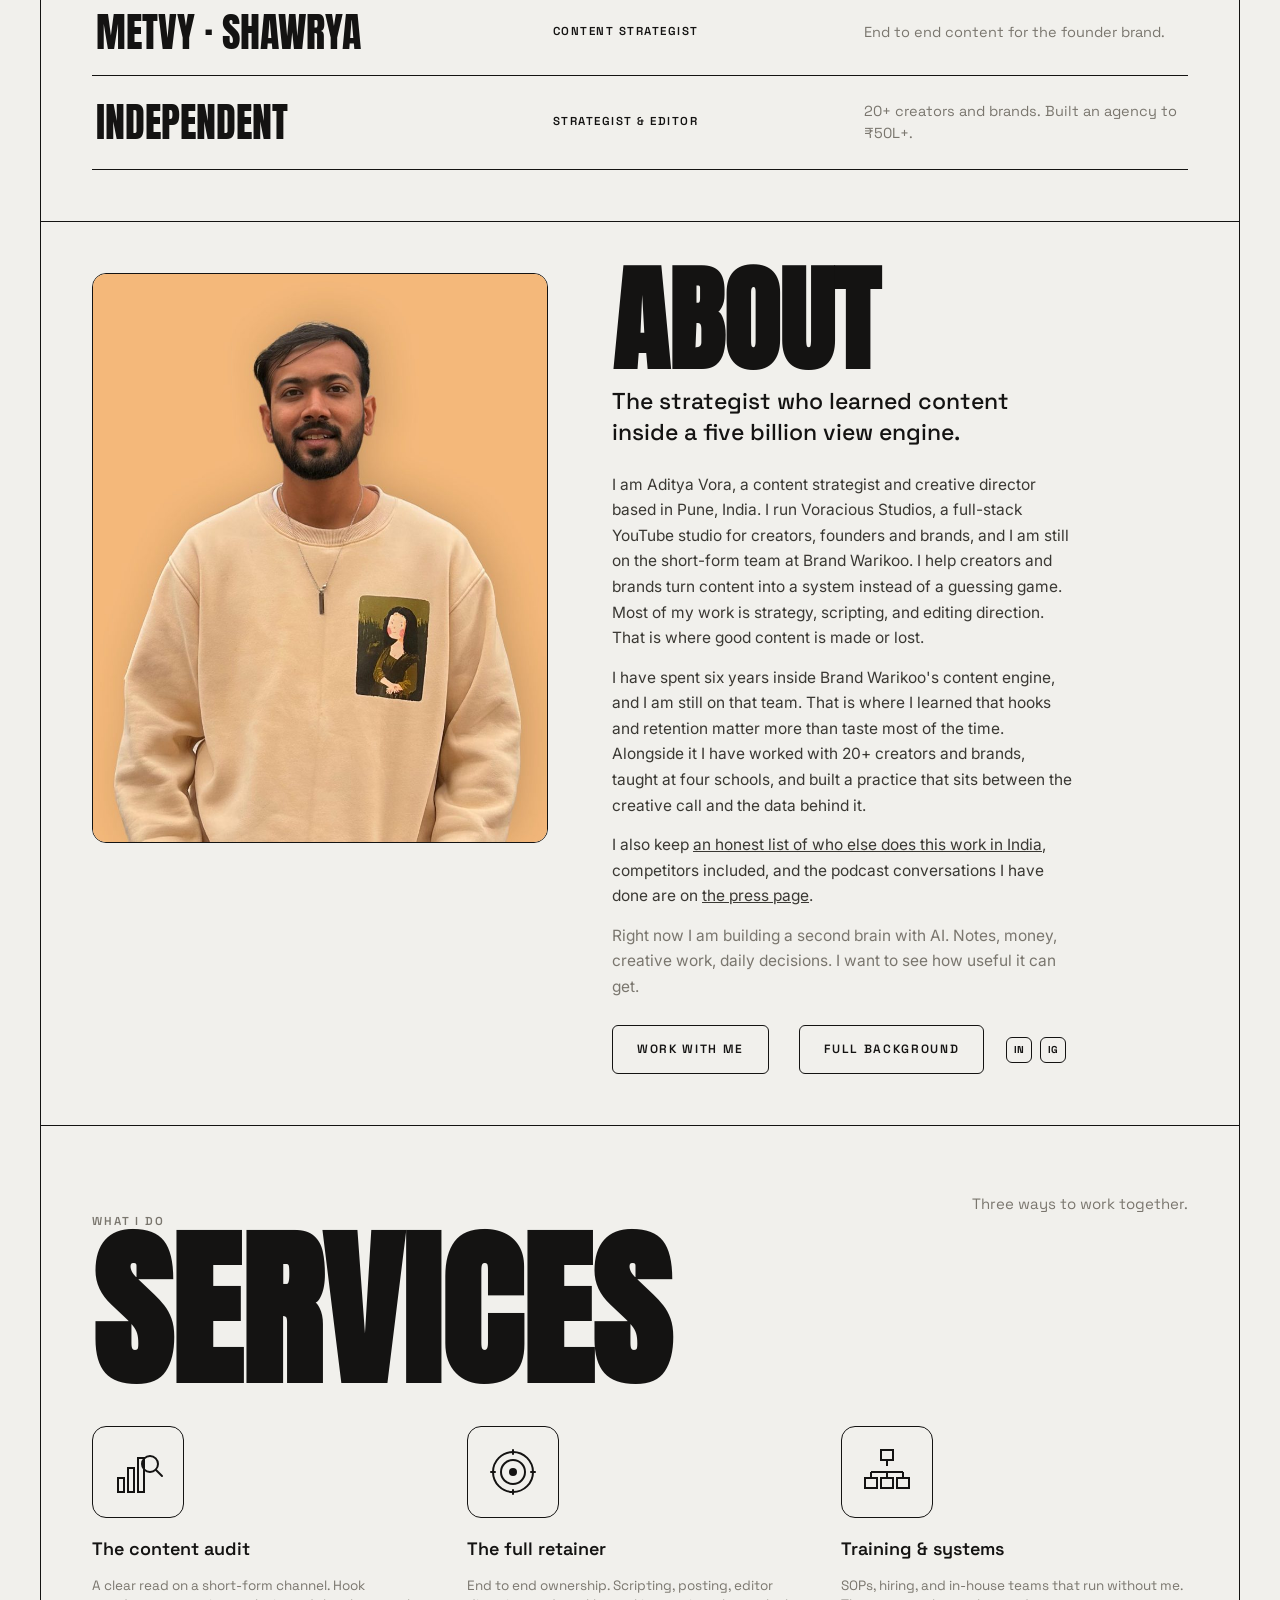
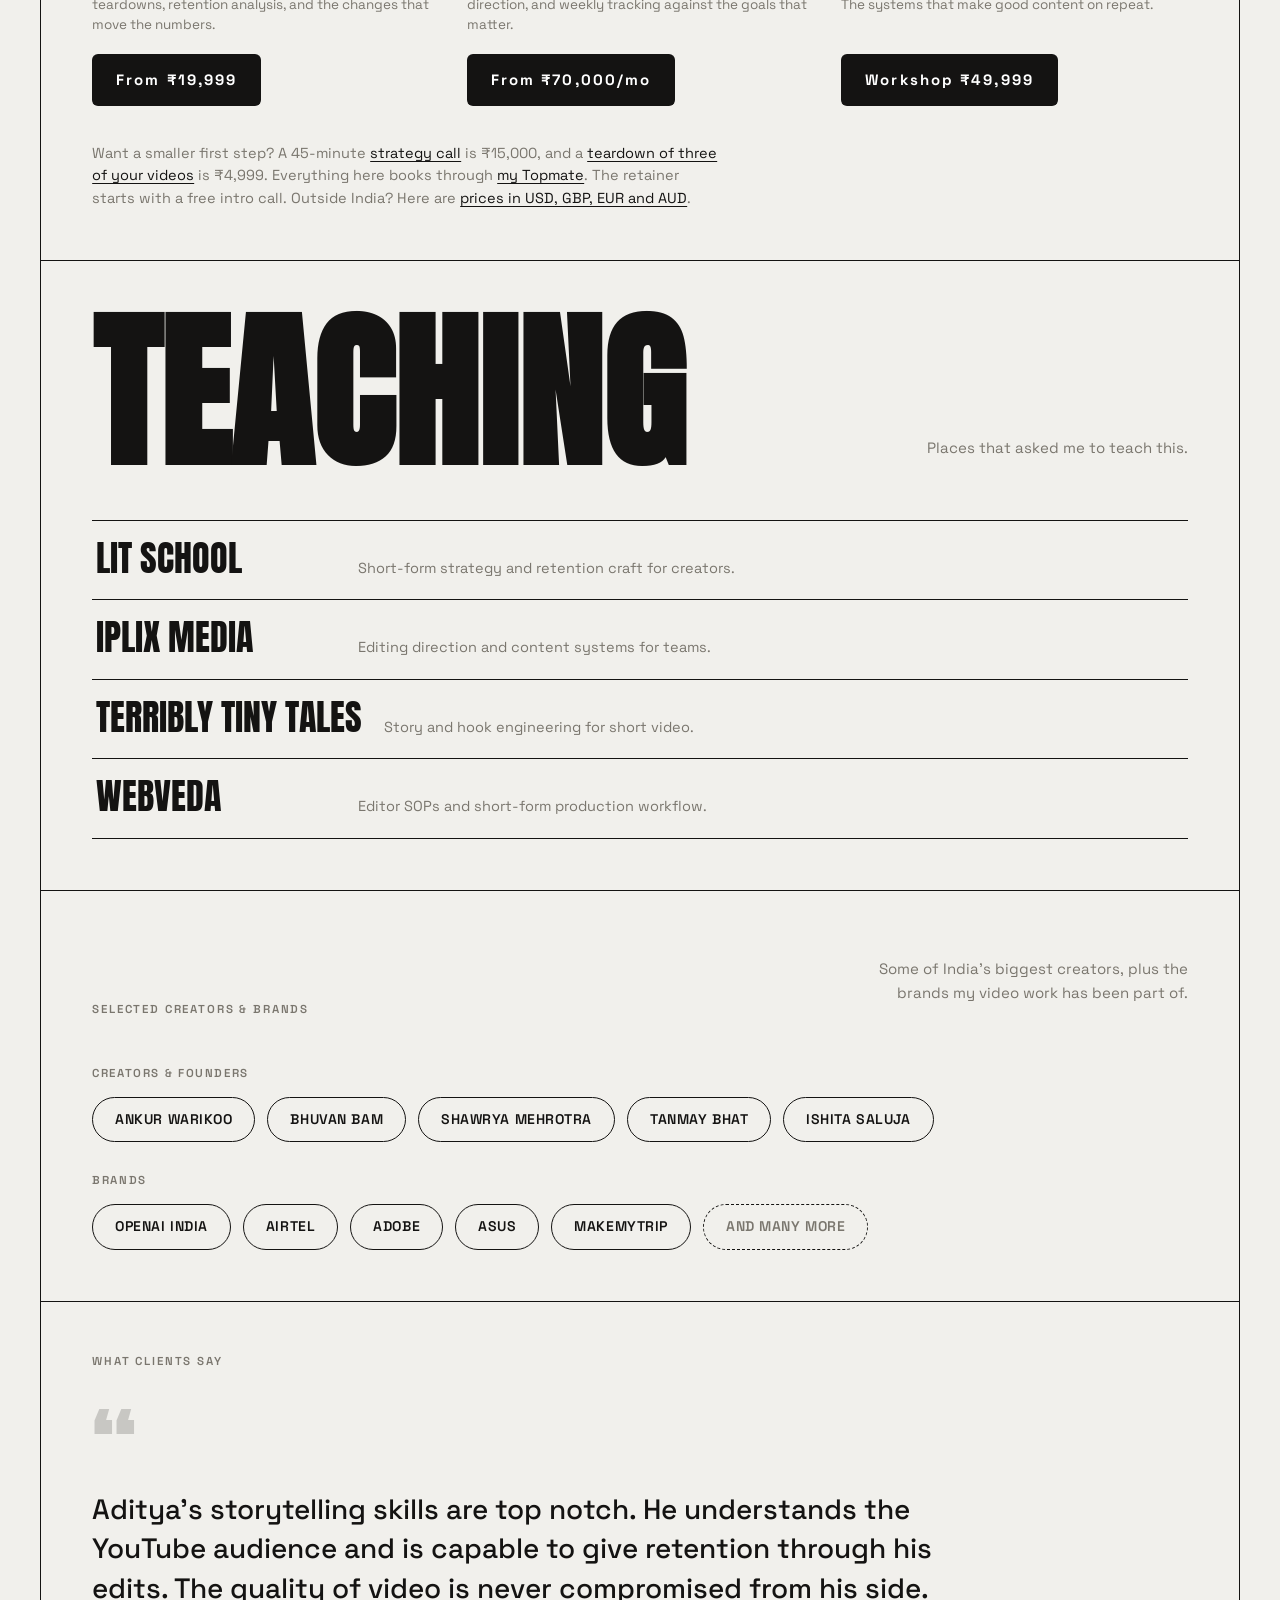
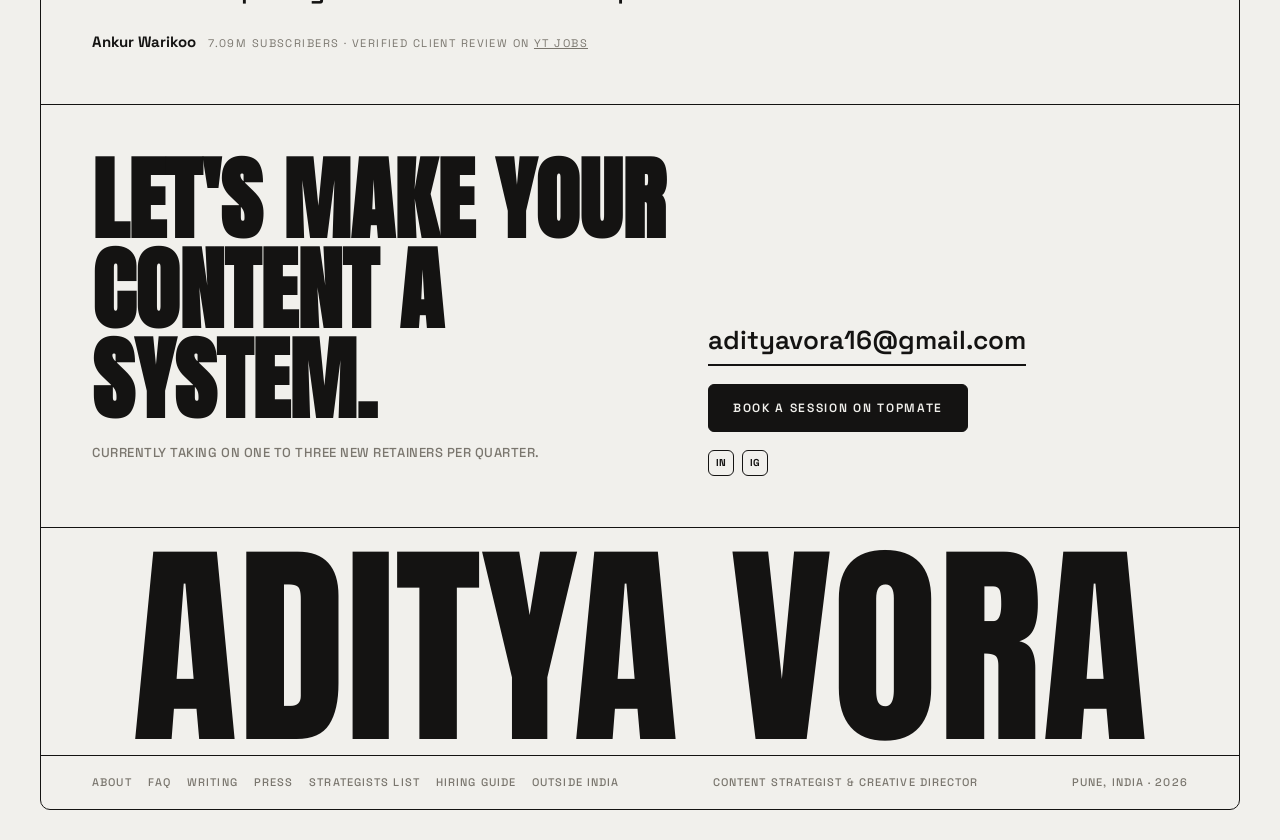
==== commit 1bff8eda: "Add international service page with USD, GBP, EUR and AUD pricing New /hire-a-short-form-video-strat" ====
--- a/index.html
+++ b/index.html
@@ -338,6 +338,22 @@
         {
           "@type": "Country",
           "name": "India"
+        },
+        {
+          "@type": "Country",
+          "name": "United States"
+        },
+        {
+          "@type": "Country",
+          "name": "United Kingdom"
+        },
+        {
+          "@type": "Country",
+          "name": "Australia"
+        },
+        {
+          "@type": "Place",
+          "name": "Europe"
         },
         {
           "@type": "Place",
@@ -642,7 +658,7 @@
         <a class="svc-price" href="https://topmate.io/aditya_vora/2318514" rel="noopener" target="_blank">Workshop ₹49,999</a>
       </div>
     </div>
-    <p class="svc-note reveal">Want a smaller first step? A 45-minute <a href="https://topmate.io/aditya_vora/1040013" rel="noopener" target="_blank">strategy call</a> is ₹15,000, and a <a href="https://topmate.io/aditya_vora/2318513" rel="noopener" target="_blank">teardown of three of your videos</a> is ₹4,999. Everything here books through <a href="https://topmate.io/aditya_vora" rel="me noopener" target="_blank">my Topmate</a>. The retainer starts with a free intro call.</p>
+    <p class="svc-note reveal">Want a smaller first step? A 45-minute <a href="https://topmate.io/aditya_vora/1040013" rel="noopener" target="_blank">strategy call</a> is ₹15,000, and a <a href="https://topmate.io/aditya_vora/2318513" rel="noopener" target="_blank">teardown of three of your videos</a> is ₹4,999. Everything here books through <a href="https://topmate.io/aditya_vora" rel="me noopener" target="_blank">my Topmate</a>. The retainer starts with a free intro call. Outside India? Here are <a href="/hire-a-short-form-video-strategist">prices in USD, GBP, EUR and AUD</a>.</p>
   </section>
 
   <!-- TEACHING -->
@@ -729,6 +745,7 @@
       <a href="/press" style="text-decoration:none">Press</a>
       <a href="/best-short-form-video-strategists-in-india" style="text-decoration:none">Strategists list</a>
       <a href="/hire-a-content-strategist-in-india" style="text-decoration:none">Hiring guide</a>
+      <a href="/hire-a-short-form-video-strategist" style="text-decoration:none">Outside India</a>
     </span>
     <span>Content strategist & creative director</span>
     <span>Pune, India · <span id="yr"></span></span>
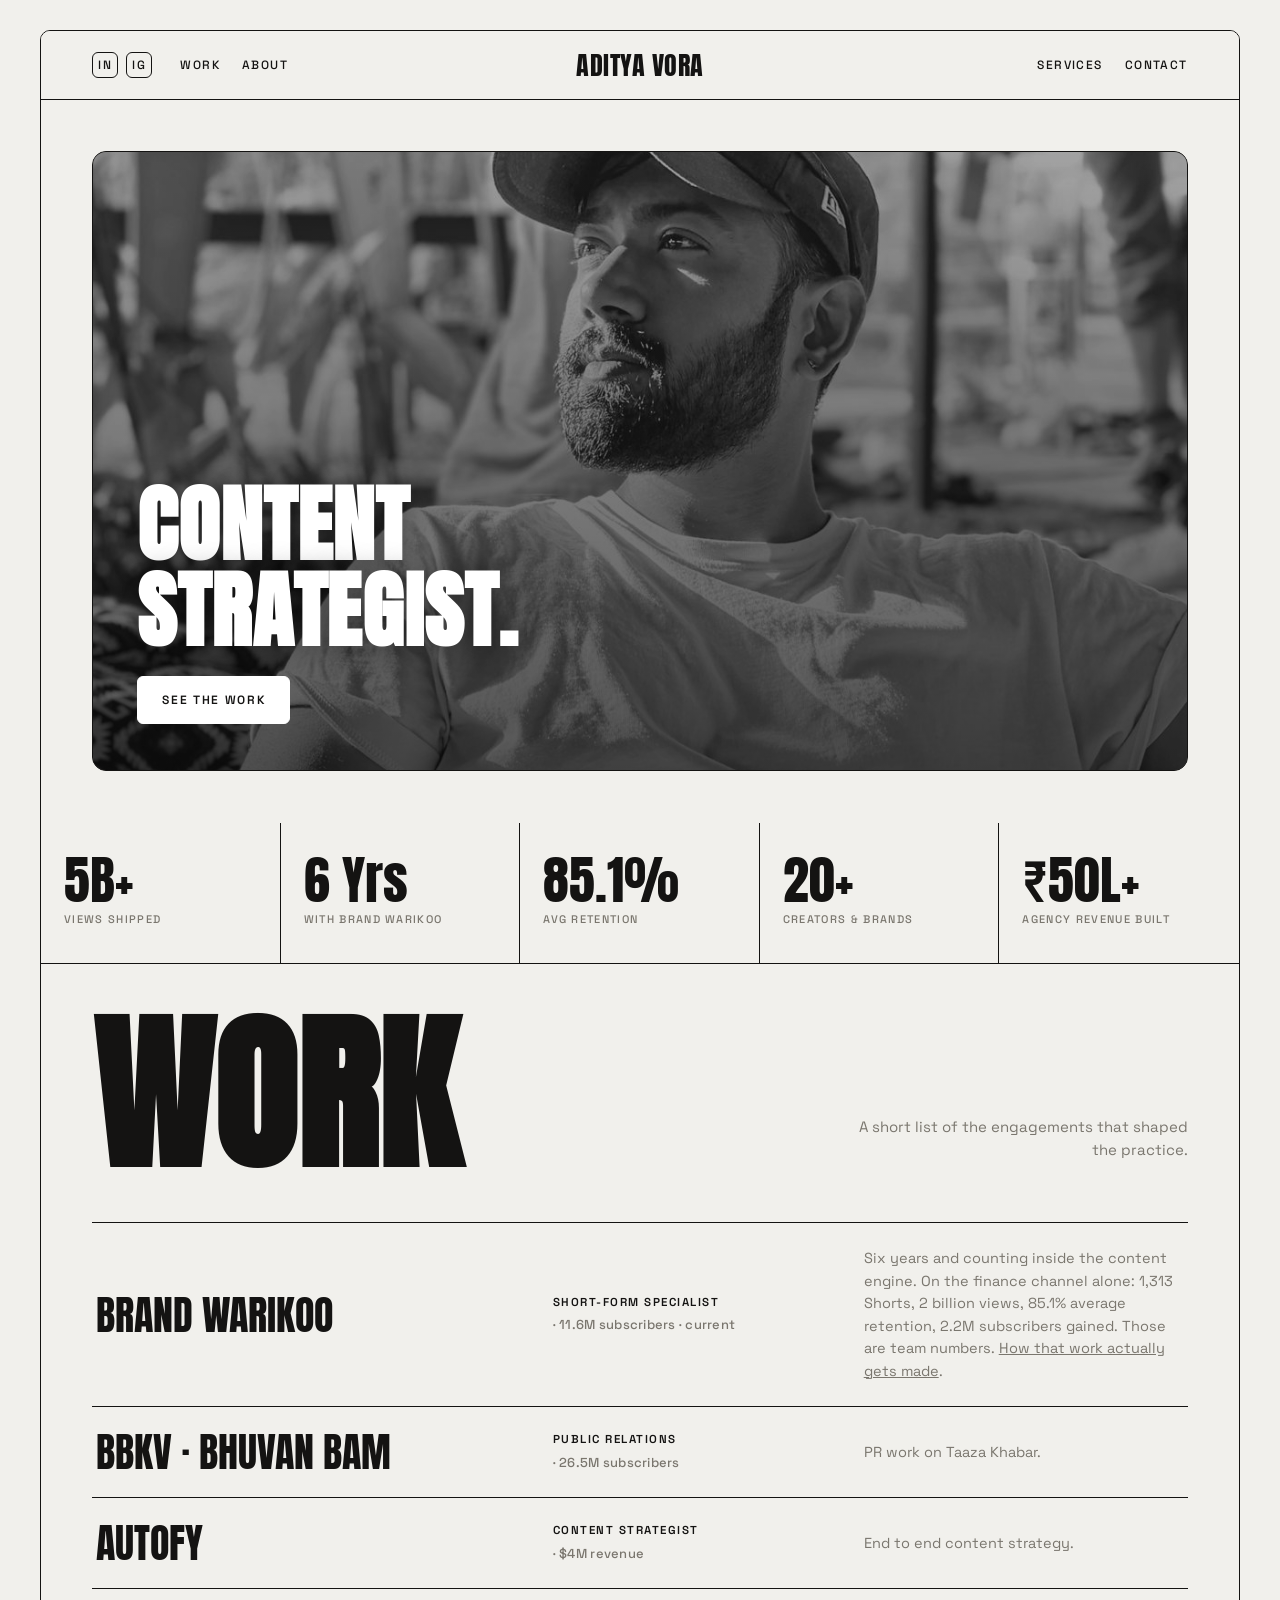
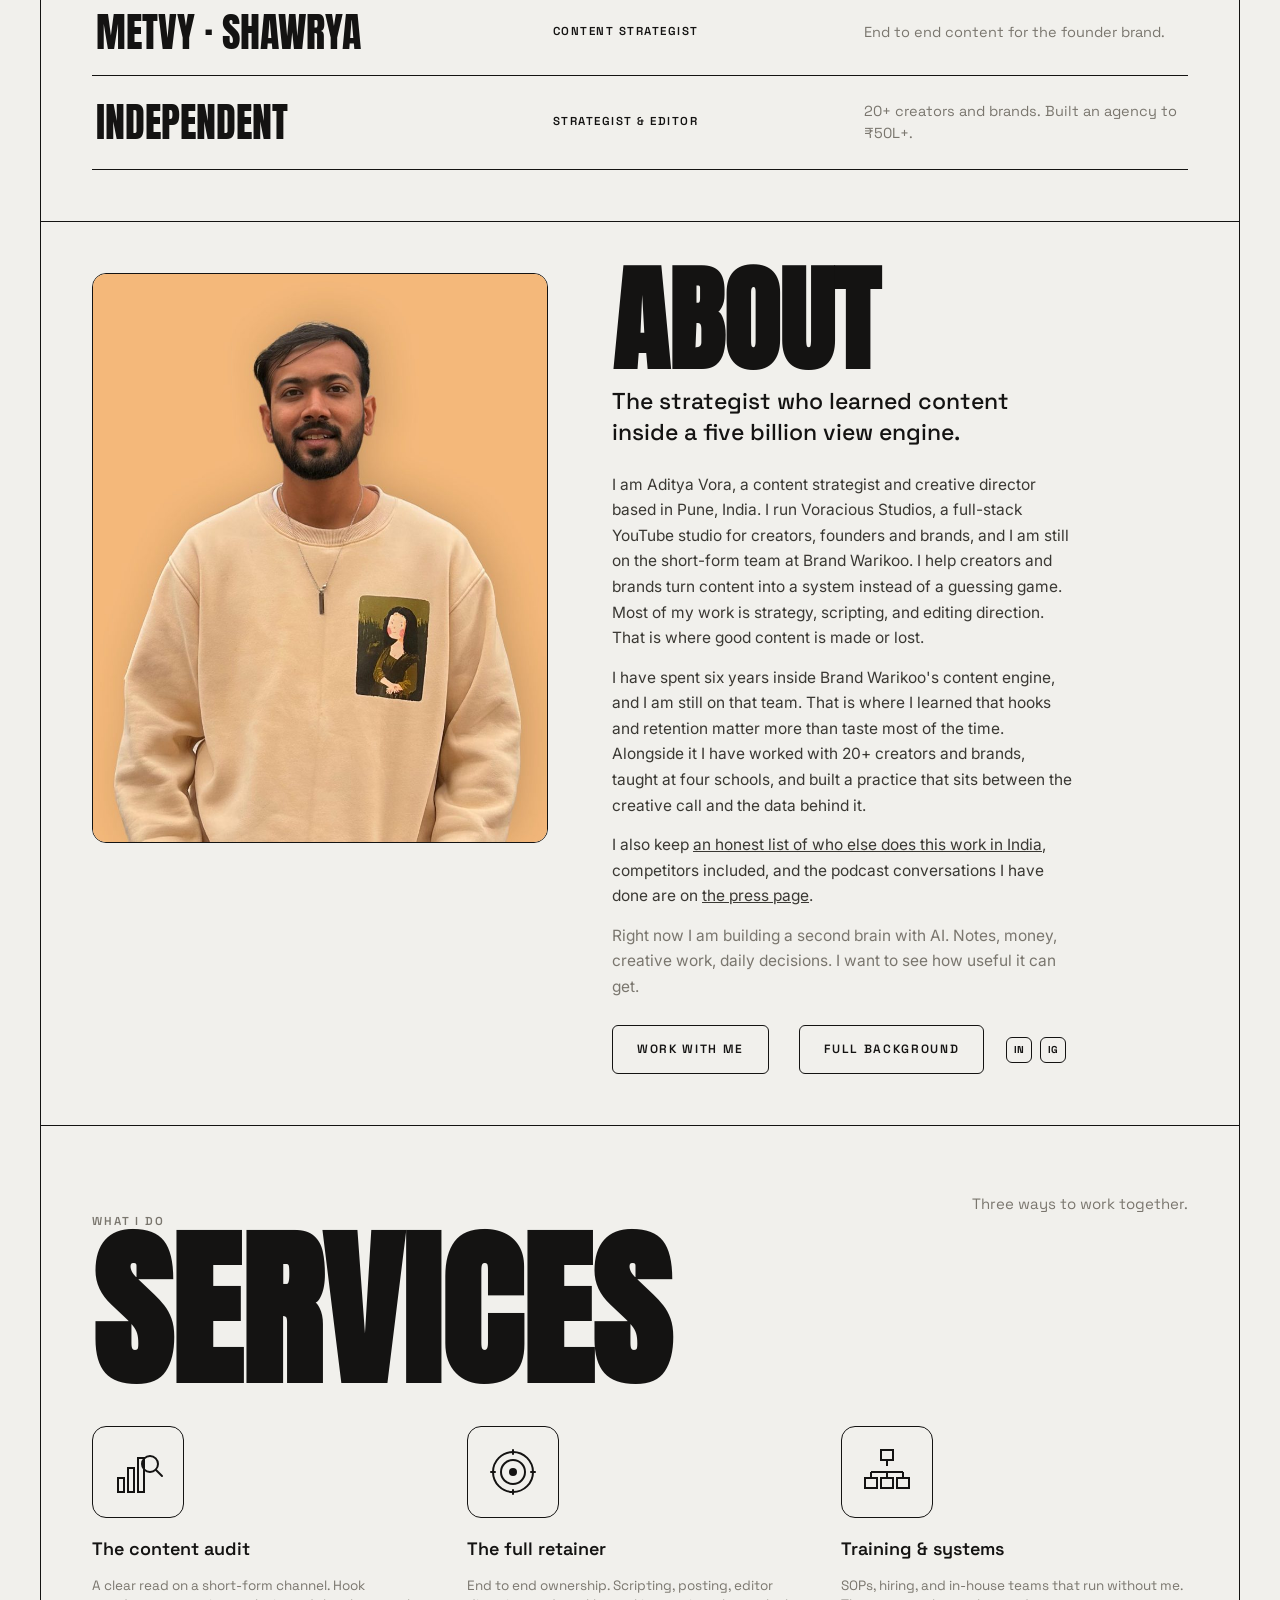
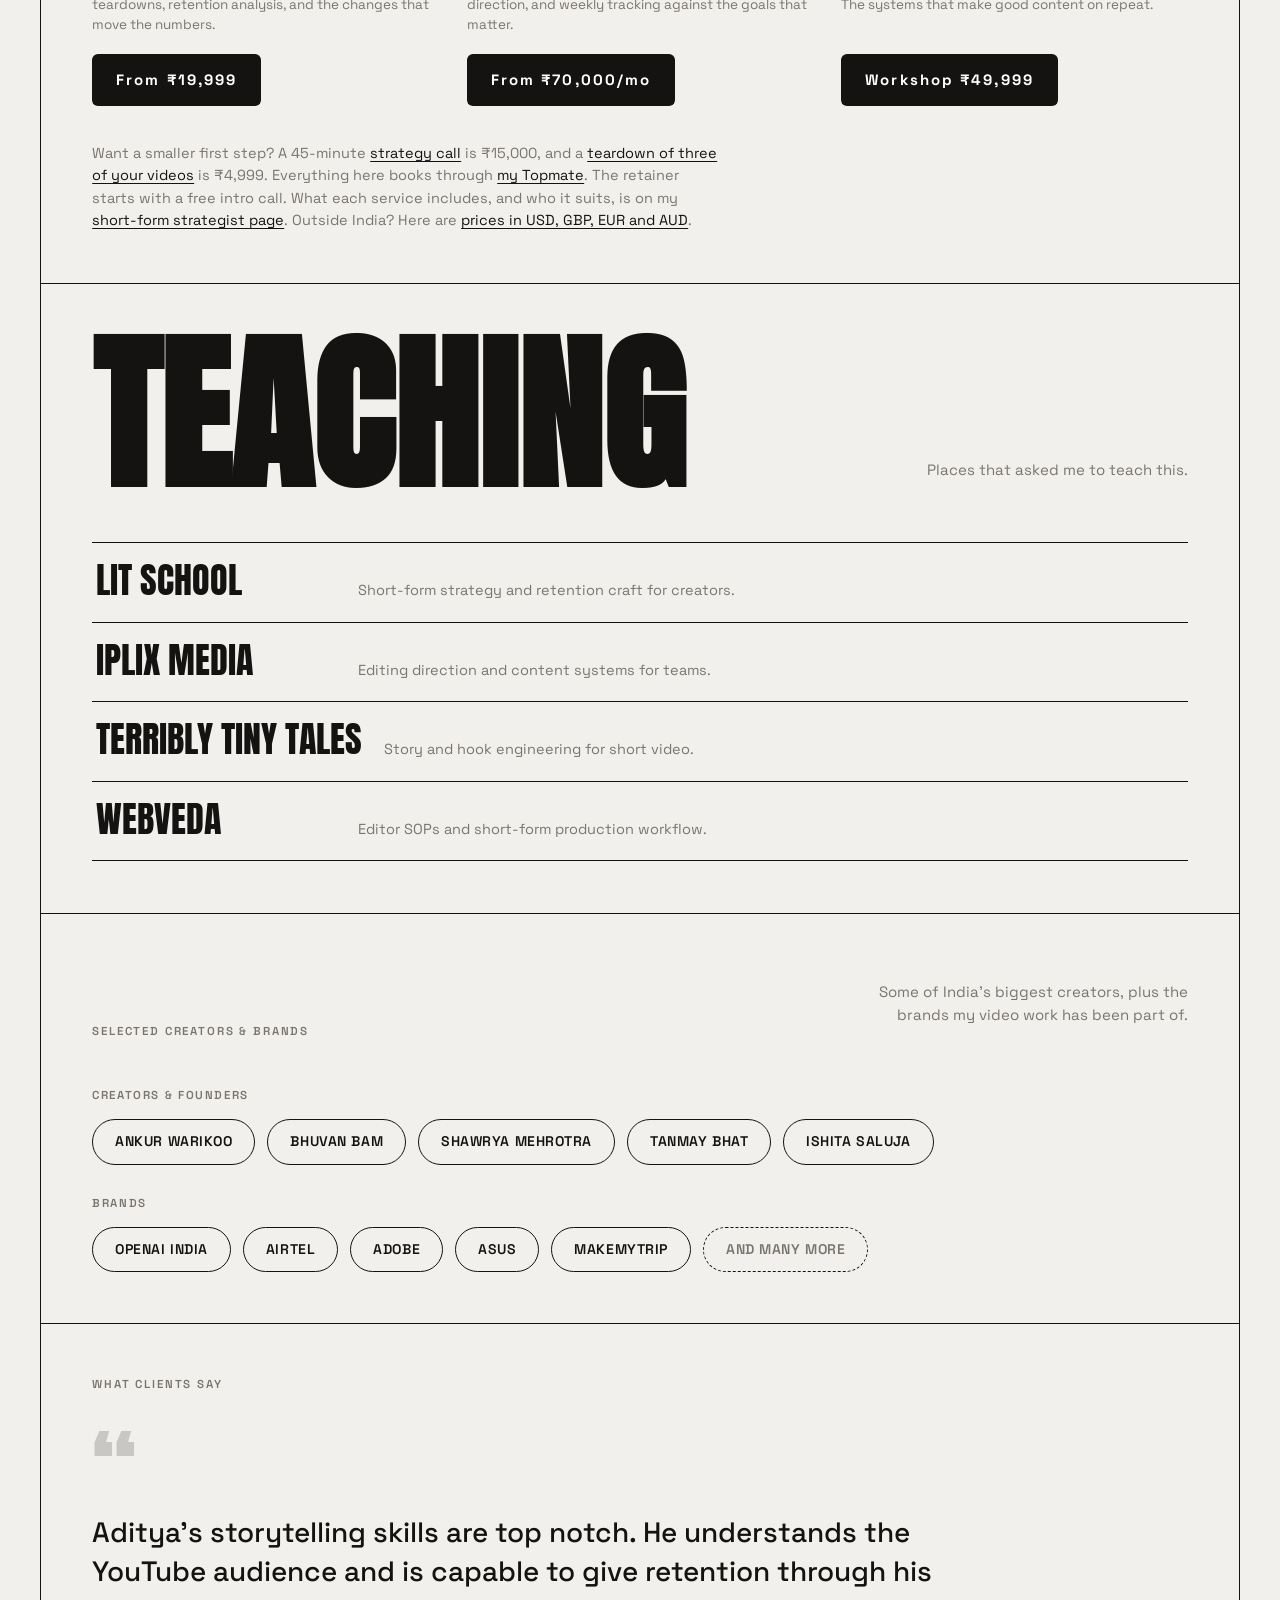
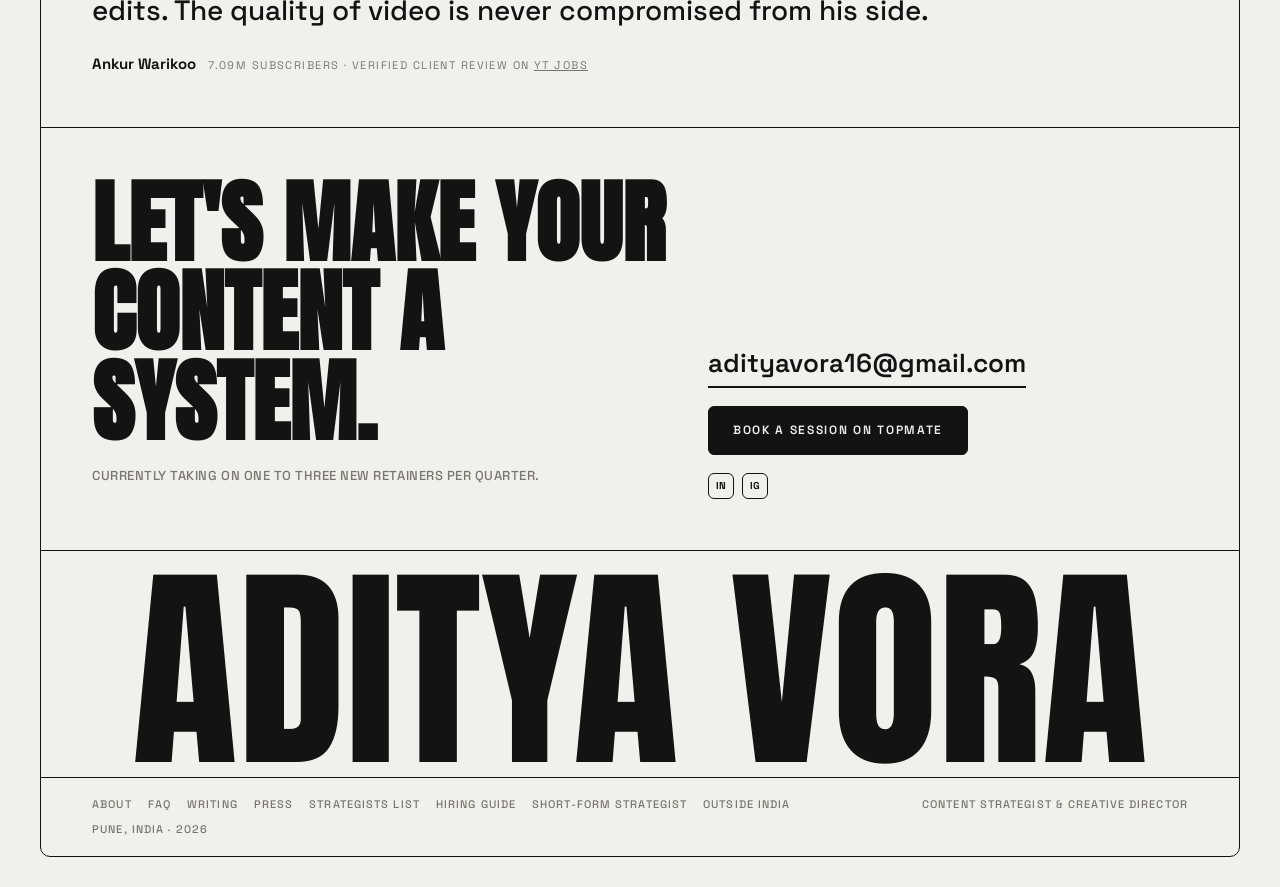
==== commit 00028b7a: "Add /short-form-strategist and link it from every page New India-priced service page for the "short-" ====
--- a/index.html
+++ b/index.html
@@ -3,7 +3,7 @@
 <head>
 <meta charset="utf-8" />
 <meta name="viewport" content="width=device-width, initial-scale=1" />
-<title>Aditya Vora · Content Strategist in India — Short-Form Video for YouTube &amp; Instagram</title>
+<title>Aditya Vora · Content Strategist in India · Short-Form Video for YouTube and Instagram</title>
 <meta name="description" content="Aditya Vora is a content strategist and creative director in Pune, India. Six years with Brand Warikoo, 5B+ views shipped. He helps creators and founder-led brands grow reach and followers on YouTube and Instagram through strategy, scripting and retention systems." />
 
 <!-- ================= AI SEARCH / ENTITY BLOCK ================= -->
@@ -15,10 +15,15 @@
 <meta name="geo.placename" content="Pune" />
 
 <meta property="og:type" content="profile" />
-<meta property="og:site_name" content="Aditya Vora — Content Strategist" />
-<meta property="og:title" content="Aditya Vora · Content Strategist in India — Short-Form Video for YouTube &amp; Instagram" />
+<meta property="og:site_name" content="Aditya Vora · Content Strategist" />
+<meta property="og:title" content="Aditya Vora · Content Strategist in India · Short-Form Video for YouTube and Instagram" />
 <meta property="og:description" content="Six years with Brand Warikoo. 5B+ views shipped. Content strategy, scripting and retention systems for creators and founder-led brands." />
 <meta property="og:url" content="https://www.adityavora.in/" />
+<meta property="og:image" content="https://www.adityavora.in/og.jpg" />
+<meta property="og:image:width" content="1200" />
+<meta property="og:image:height" content="627" />
+<meta property="og:image:alt" content="Aditya Vora, content strategist. Short-form video for YouTube and Instagram. 5B+ views shipped." />
+<meta name="twitter:image" content="https://www.adityavora.in/og.jpg" />
 <meta property="og:locale" content="en_IN" />
 <meta property="profile:first_name" content="Aditya" />
 <meta property="profile:last_name" content="Vora" />
@@ -177,7 +182,7 @@
   .about-actions{display:flex;align-items:center;gap:22px;margin-top:26px;flex-wrap:wrap;}
   @media(max-width:760px){.about{grid-template-columns:1fr;}.about-portrait{max-width:320px;}}
 
-  /* SERVICES — icon tiles + price button */
+  /* SERVICES · icon tiles + price button */
   .services .biglabel{margin-bottom:6px;}
   .svc-grid{display:grid;grid-template-columns:repeat(3,1fr);gap:clamp(16px,2.5vw,28px);margin-top:clamp(20px,3vw,34px);align-items:stretch;}
   .svc-card{display:flex;flex-direction:column;gap:16px;}
@@ -326,7 +331,7 @@
     {
       "@type": "ProfessionalService",
       "@id": "https://www.adityavora.in/#service",
-      "name": "Aditya Vora — Content Strategy for Creators and Founder-Led Brands",
+      "name": "Aditya Vora · Content Strategy for Creators and Founder-Led Brands",
       "url": "https://www.adityavora.in/#services",
       "founder": {
         "@id": "https://www.adityavora.in/#aditya-vora"
@@ -510,7 +515,7 @@
       "@type": "WebSite",
       "@id": "https://www.adityavora.in/#website",
       "url": "https://www.adityavora.in",
-      "name": "Aditya Vora — Content Strategist",
+      "name": "Aditya Vora · Content Strategist",
       "publisher": {
         "@id": "https://www.adityavora.in/#aditya-vora"
       },
@@ -658,7 +663,7 @@
         <a class="svc-price" href="https://topmate.io/aditya_vora/2318514" rel="noopener" target="_blank">Workshop ₹49,999</a>
       </div>
     </div>
-    <p class="svc-note reveal">Want a smaller first step? A 45-minute <a href="https://topmate.io/aditya_vora/1040013" rel="noopener" target="_blank">strategy call</a> is ₹15,000, and a <a href="https://topmate.io/aditya_vora/2318513" rel="noopener" target="_blank">teardown of three of your videos</a> is ₹4,999. Everything here books through <a href="https://topmate.io/aditya_vora" rel="me noopener" target="_blank">my Topmate</a>. The retainer starts with a free intro call. Outside India? Here are <a href="/hire-a-short-form-video-strategist">prices in USD, GBP, EUR and AUD</a>.</p>
+    <p class="svc-note reveal">Want a smaller first step? A 45-minute <a href="https://topmate.io/aditya_vora/1040013" rel="noopener" target="_blank">strategy call</a> is ₹15,000, and a <a href="https://topmate.io/aditya_vora/2318513" rel="noopener" target="_blank">teardown of three of your videos</a> is ₹4,999. Everything here books through <a href="https://topmate.io/aditya_vora" rel="me noopener" target="_blank">my Topmate</a>. The retainer starts with a free intro call. What each service includes, and who it suits, is on my <a href="/short-form-strategist">short-form strategist page</a>. Outside India? Here are <a href="/hire-a-short-form-video-strategist">prices in USD, GBP, EUR and AUD</a>.</p>
   </section>
 
   <!-- TEACHING -->
@@ -703,7 +708,7 @@
   </section>
 
 
-  <!-- TESTIMONIAL — verified client review, sourced from YT Jobs -->
+  <!-- TESTIMONIAL · verified client review, sourced from YT Jobs -->
   <section class="sec" id="testimonial">
     <div class="sec-top reveal">
       <span class="label">What clients say</span>
@@ -745,6 +750,7 @@
       <a href="/press" style="text-decoration:none">Press</a>
       <a href="/best-short-form-video-strategists-in-india" style="text-decoration:none">Strategists list</a>
       <a href="/hire-a-content-strategist-in-india" style="text-decoration:none">Hiring guide</a>
+      <a href="/short-form-strategist" style="text-decoration:none">Short-form strategist</a>
       <a href="/hire-a-short-form-video-strategist" style="text-decoration:none">Outside India</a>
     </span>
     <span>Content strategist & creative director</span>
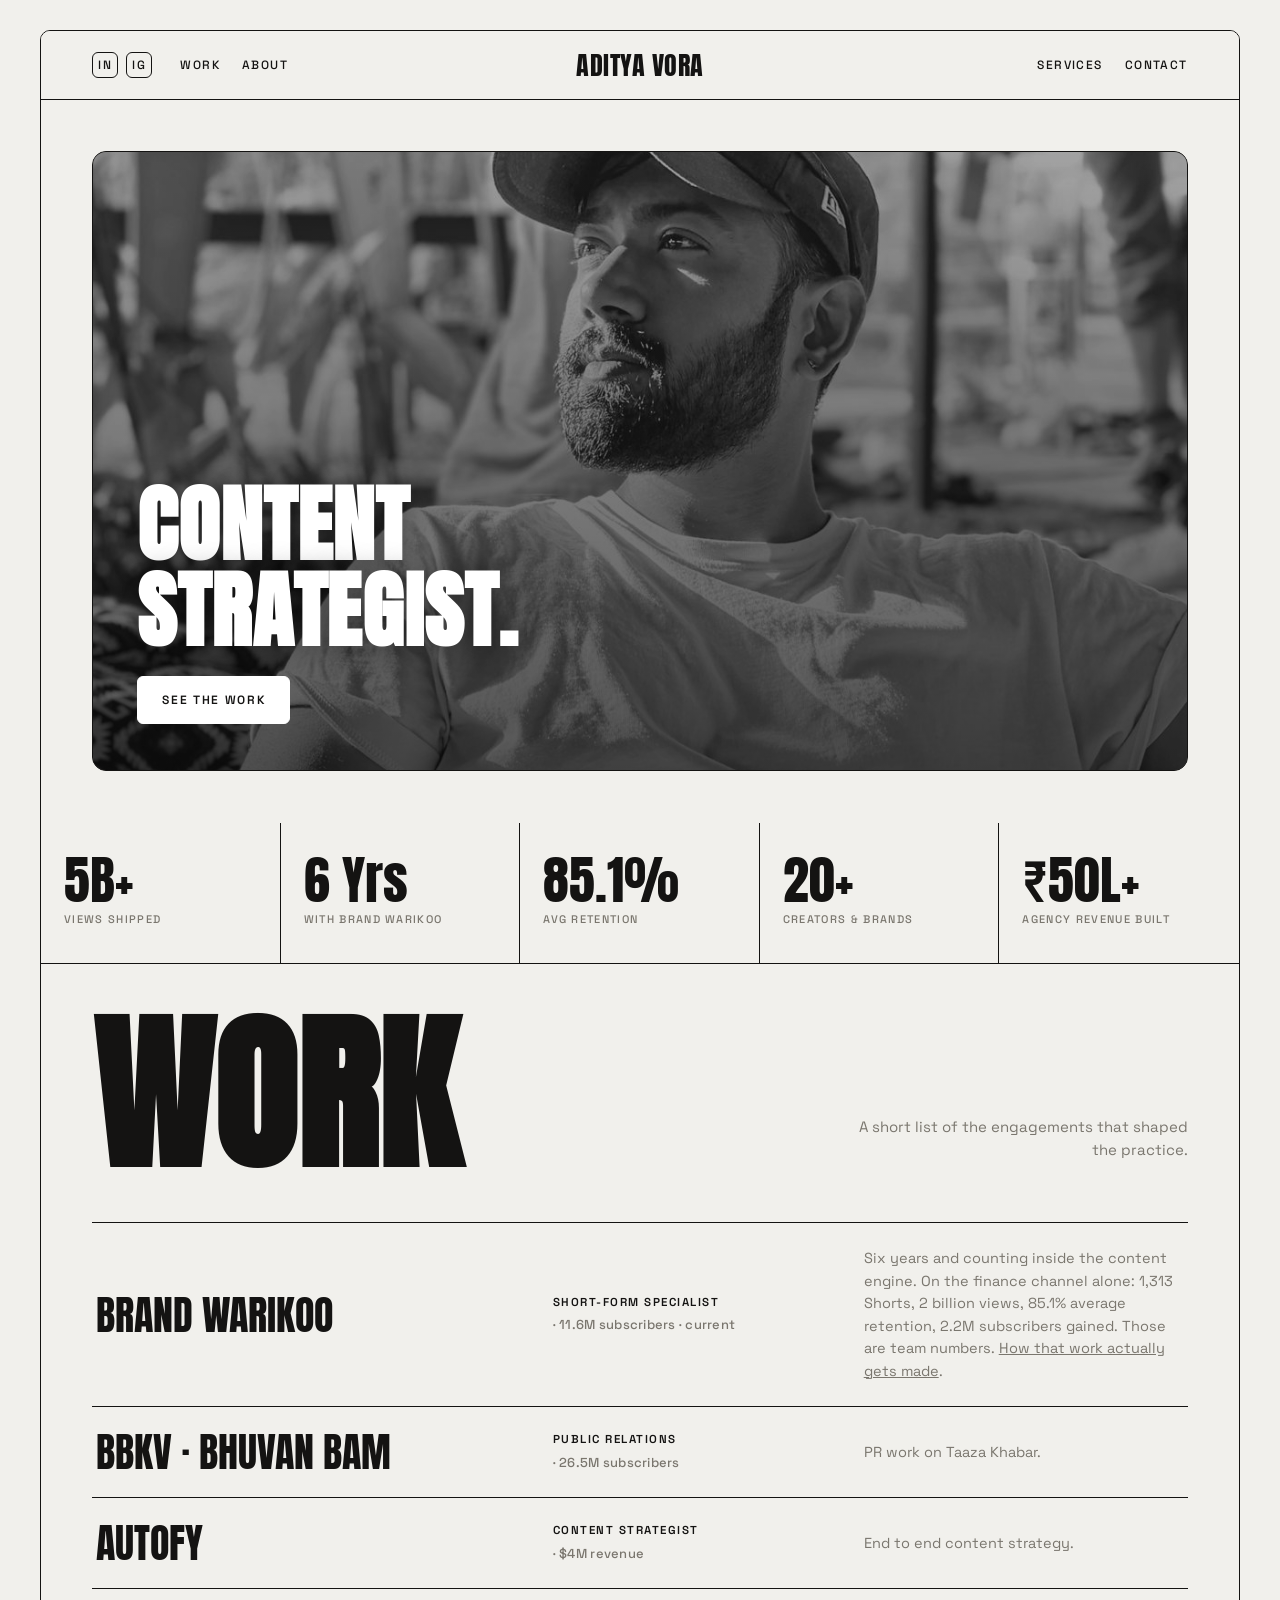
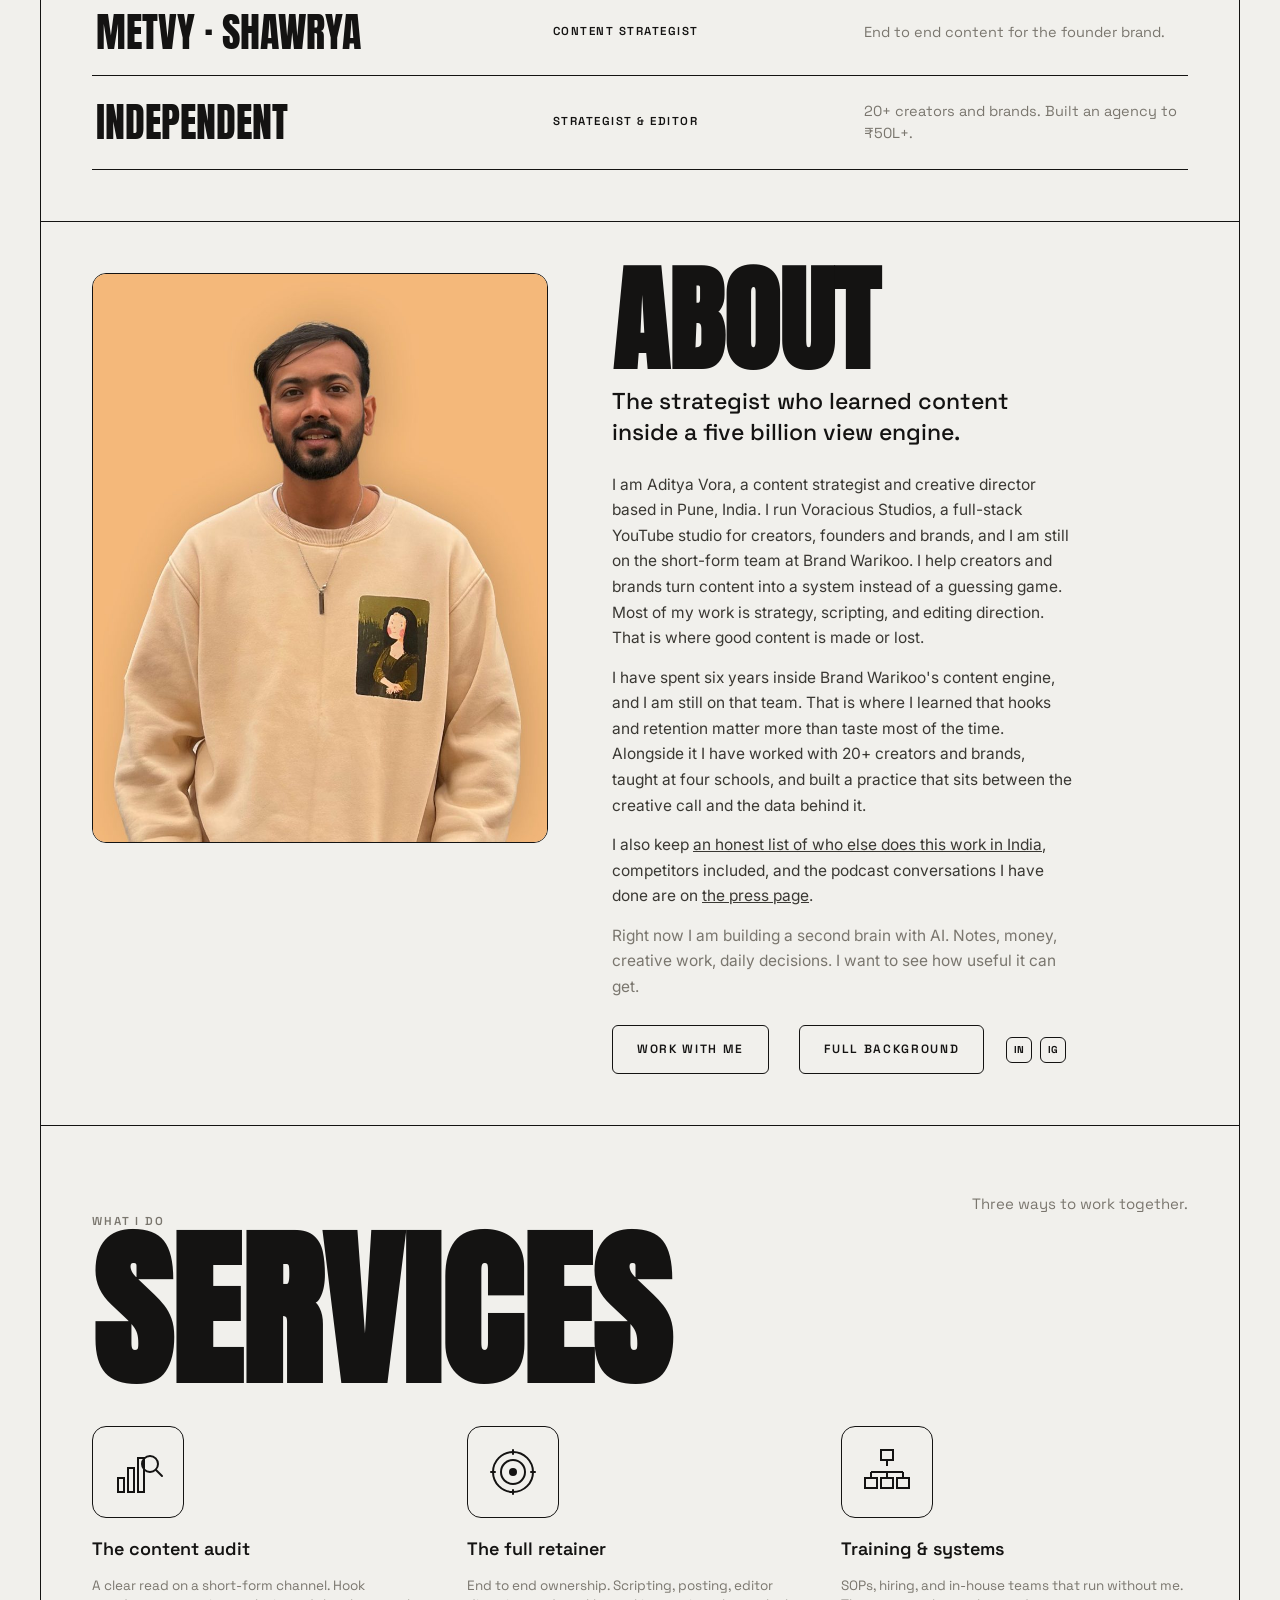
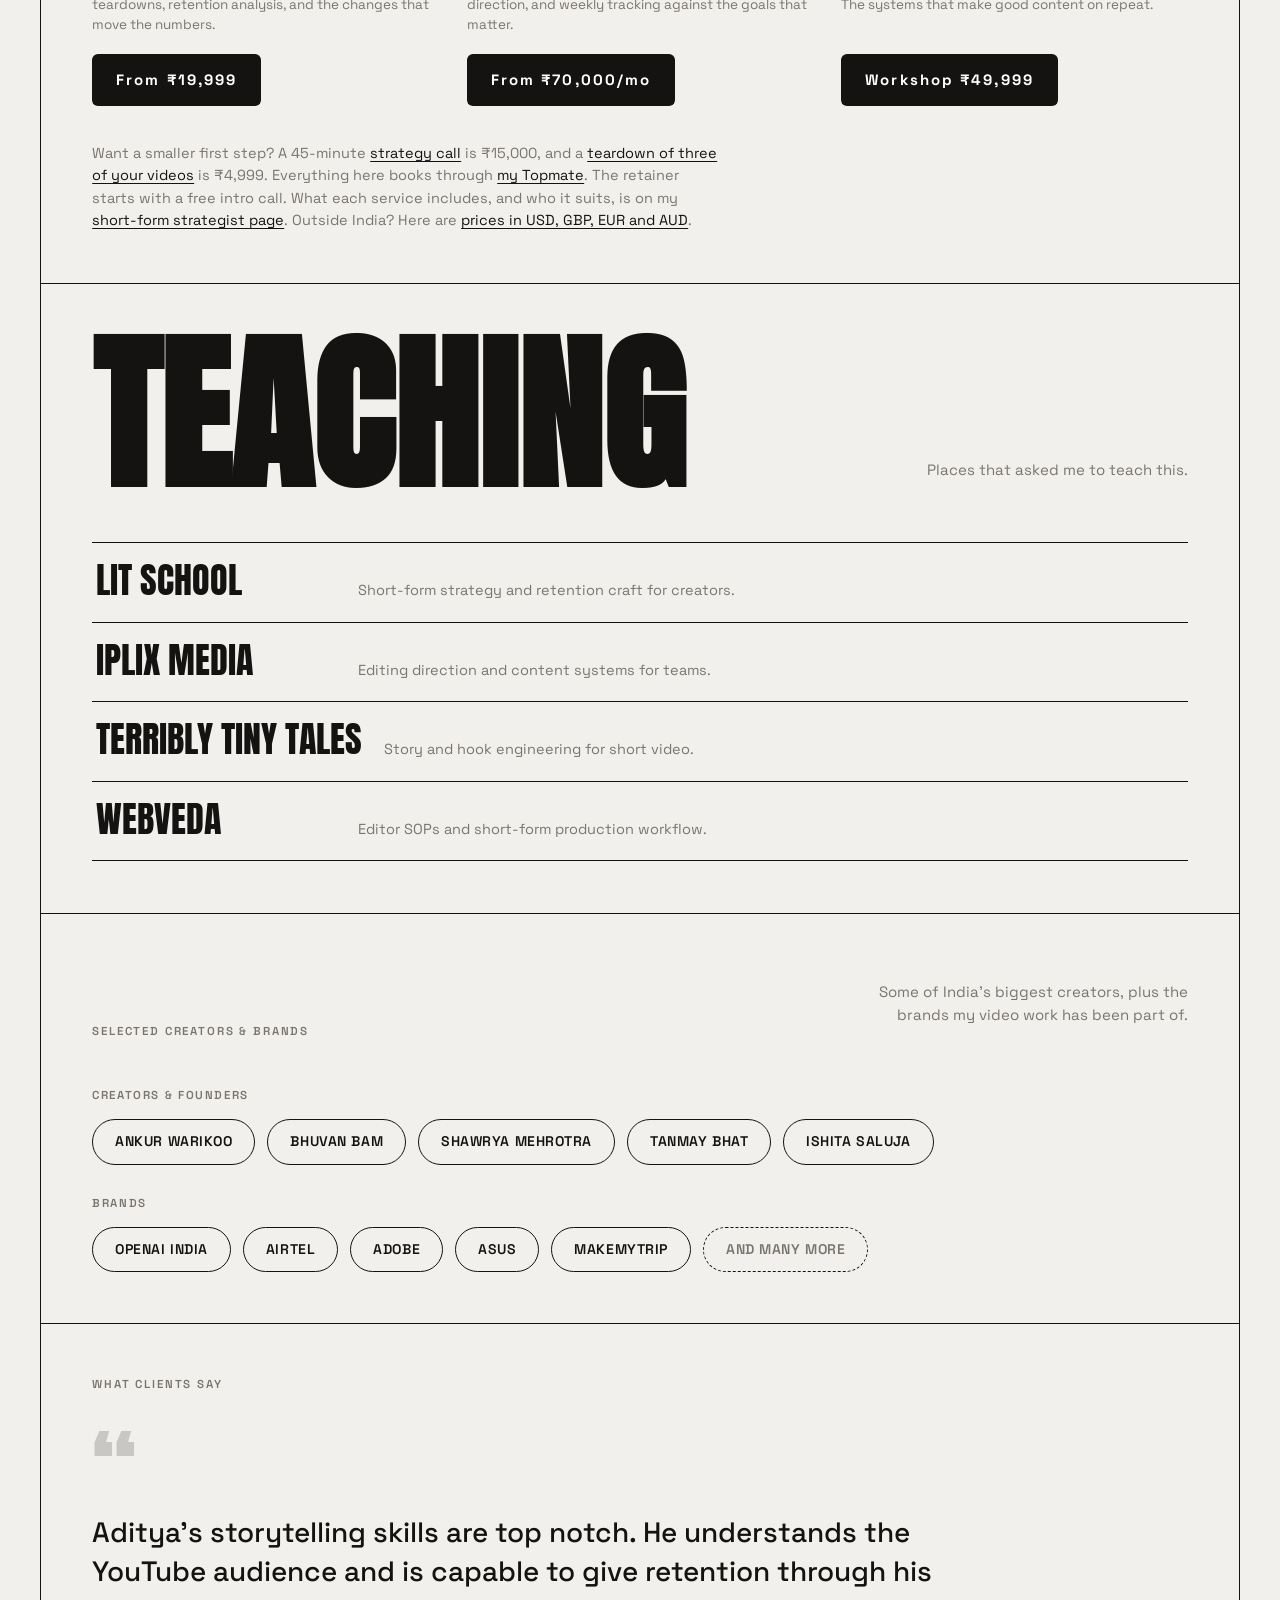
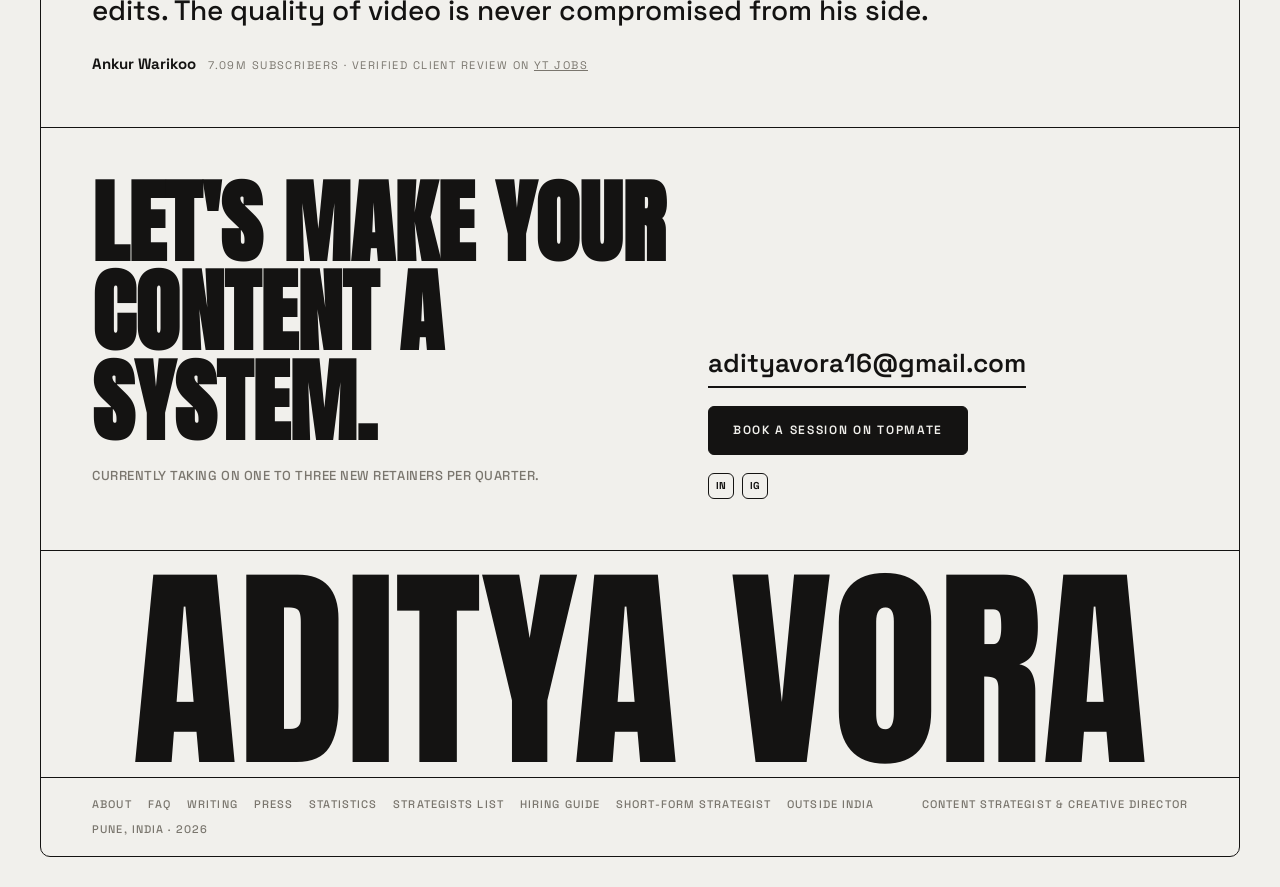
==== commit 77c81c60: "Add short-form video statistics page with the 2026 Shorts length study New /short-form-video-statist" ====
--- a/index.html
+++ b/index.html
@@ -4,7 +4,7 @@
 <meta charset="utf-8" />
 <meta name="viewport" content="width=device-width, initial-scale=1" />
 <title>Aditya Vora · Content Strategist in India · Short-Form Video for YouTube and Instagram</title>
-<meta name="description" content="Aditya Vora is a content strategist and creative director in Pune, India. Six years with Brand Warikoo, 5B+ views shipped. He helps creators and founder-led brands grow reach and followers on YouTube and Instagram through strategy, scripting and retention systems." />
+<meta name="description" content="I'm Aditya Vora, a content strategist in Pune. Six years with Brand Warikoo, 5B+ views shipped. I help creators and founder-led brands grow on YouTube and Instagram." />
 
 <!-- ================= AI SEARCH / ENTITY BLOCK ================= -->
 <link rel="canonical" href="https://www.adityavora.in/" />
@@ -748,6 +748,7 @@
       <a href="/faq" style="text-decoration:none">FAQ</a>
       <a href="/writing" style="text-decoration:none">Writing</a>
       <a href="/press" style="text-decoration:none">Press</a>
+      <a href="/short-form-video-statistics" style="text-decoration:none">Statistics</a>
       <a href="/best-short-form-video-strategists-in-india" style="text-decoration:none">Strategists list</a>
       <a href="/hire-a-content-strategist-in-india" style="text-decoration:none">Hiring guide</a>
       <a href="/short-form-strategist" style="text-decoration:none">Short-form strategist</a>
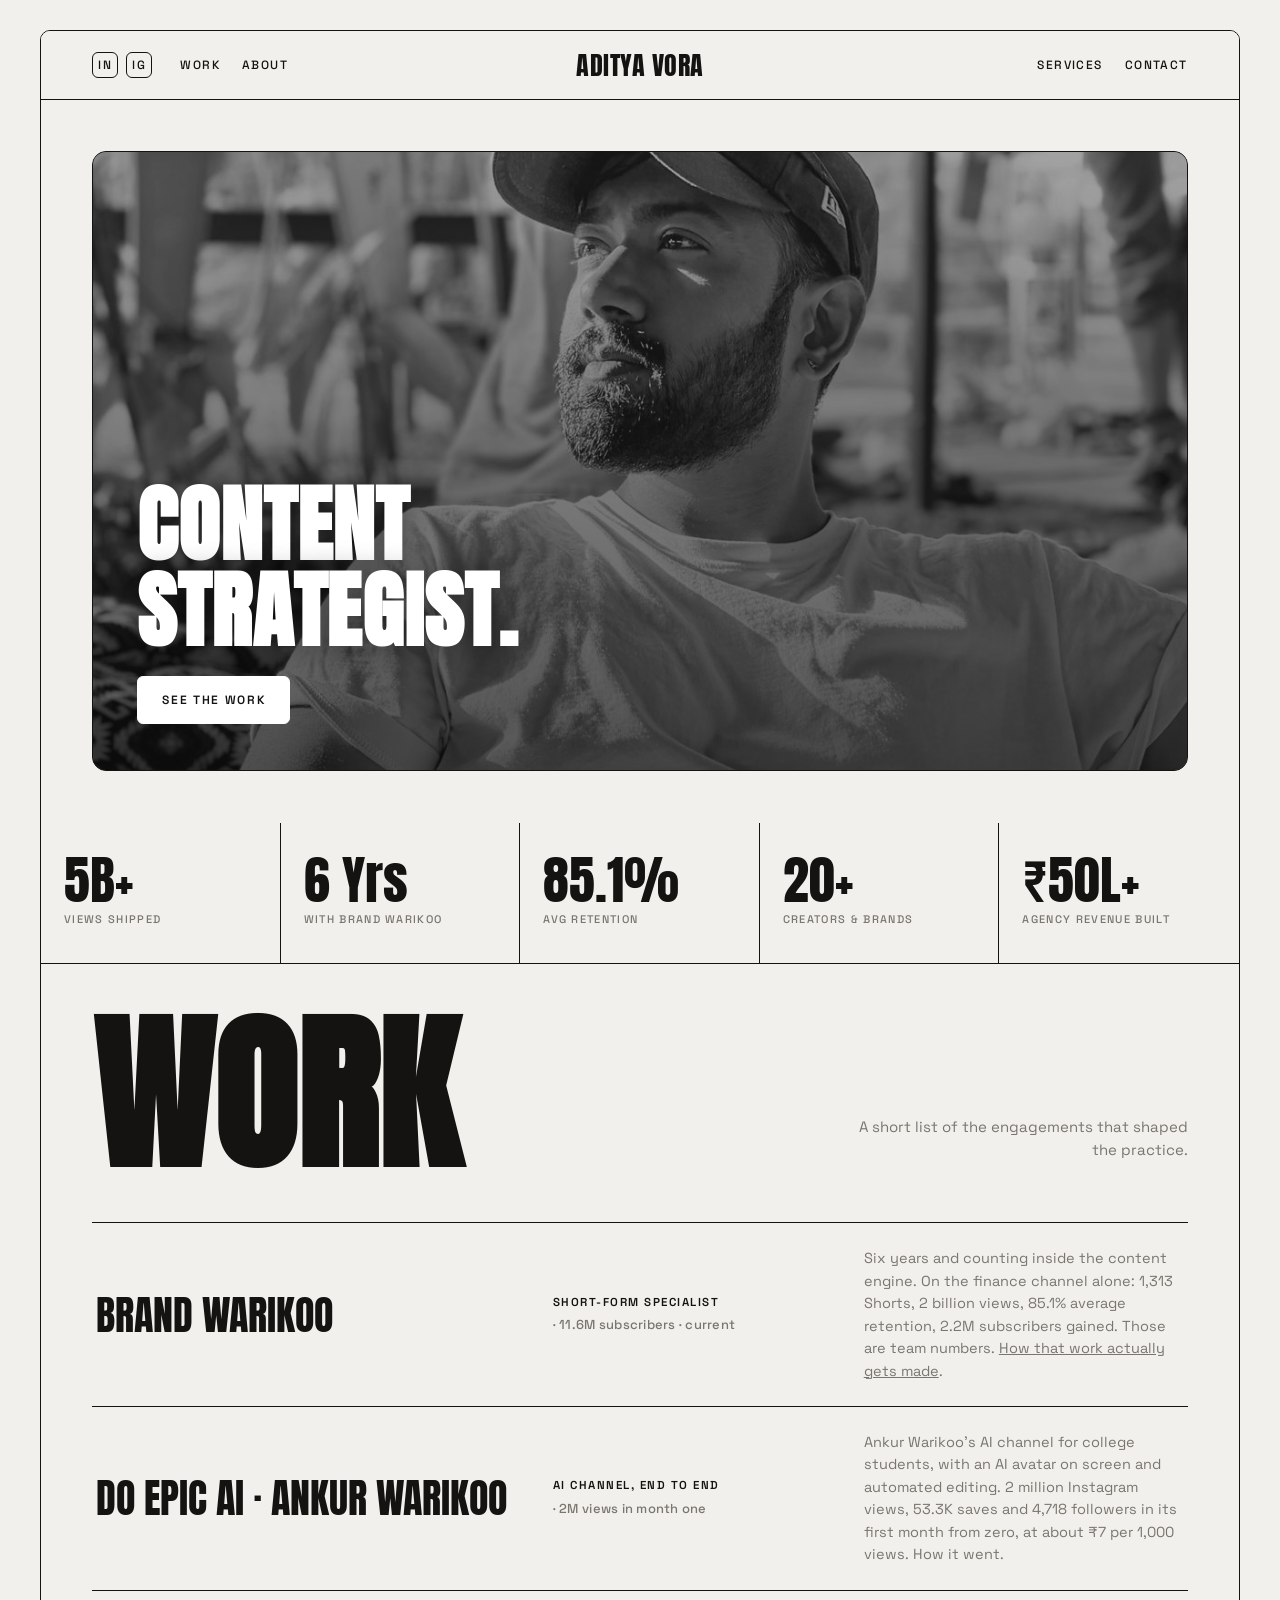
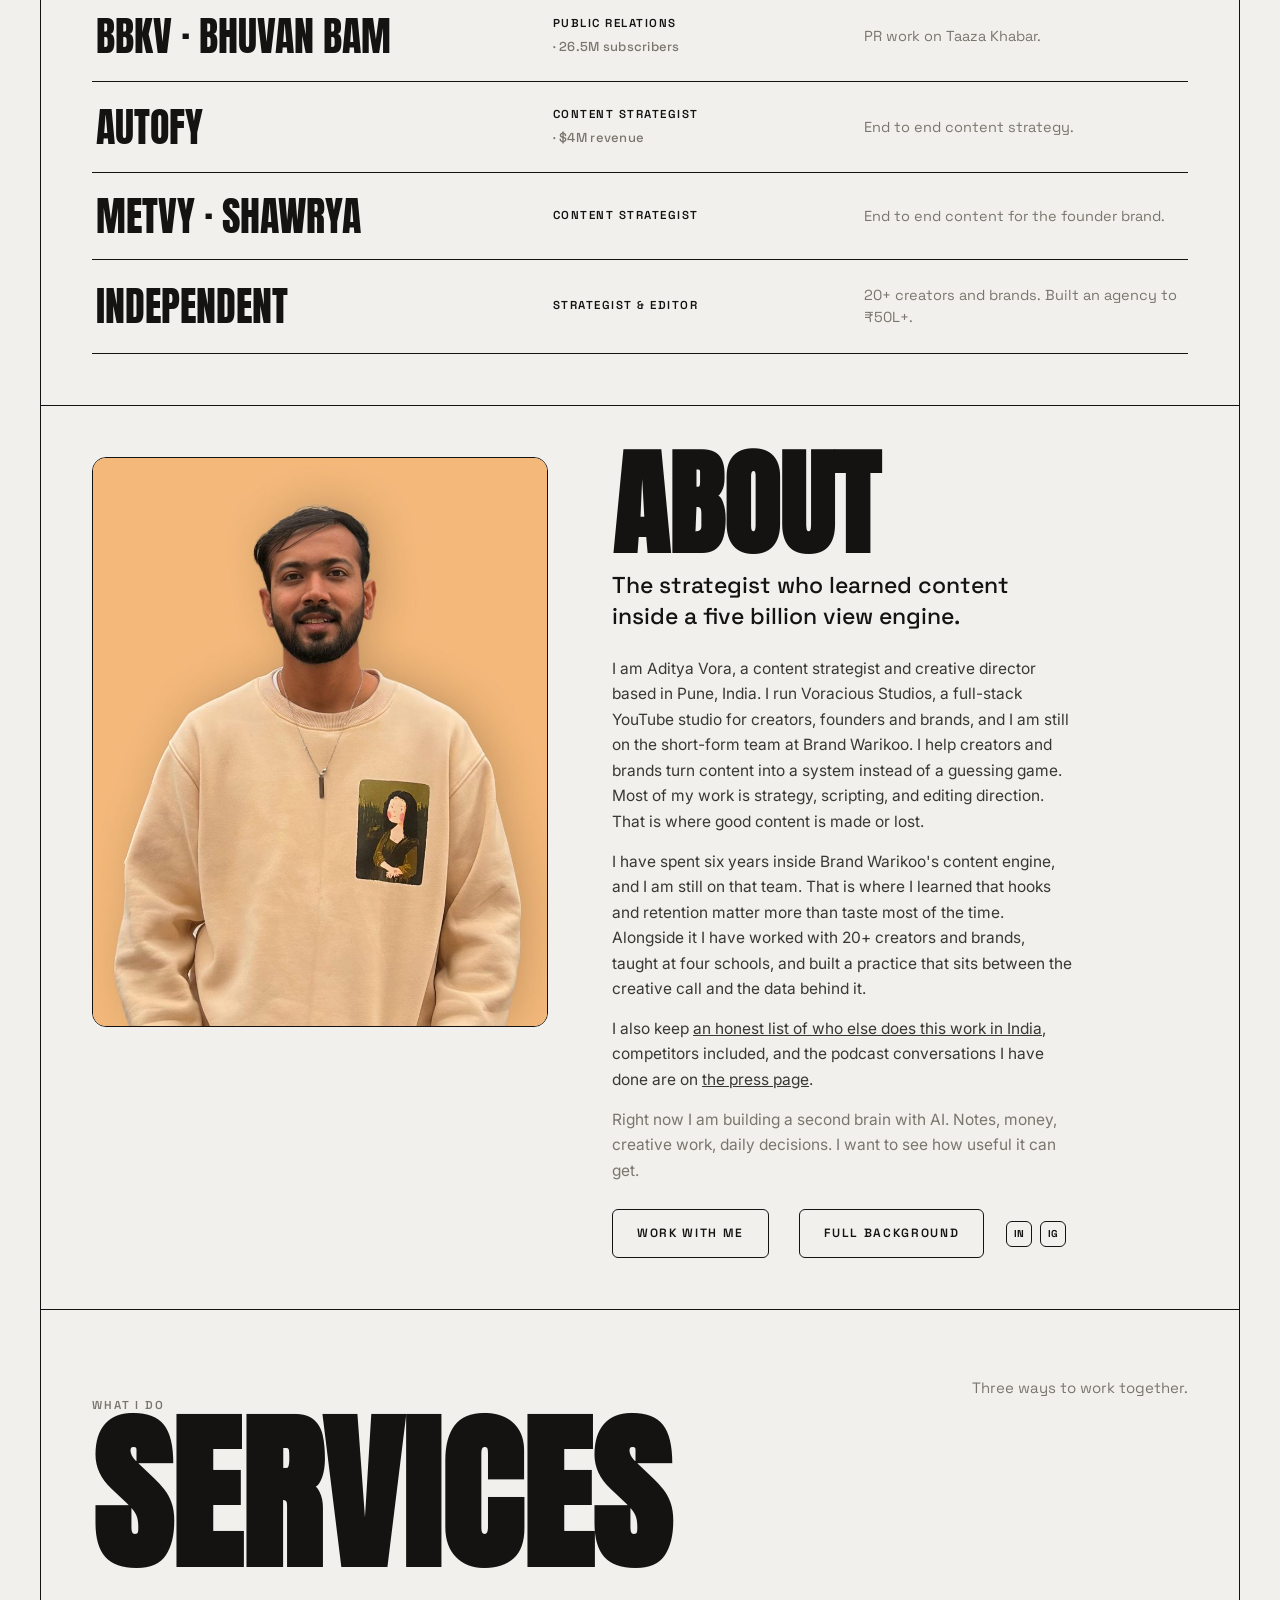
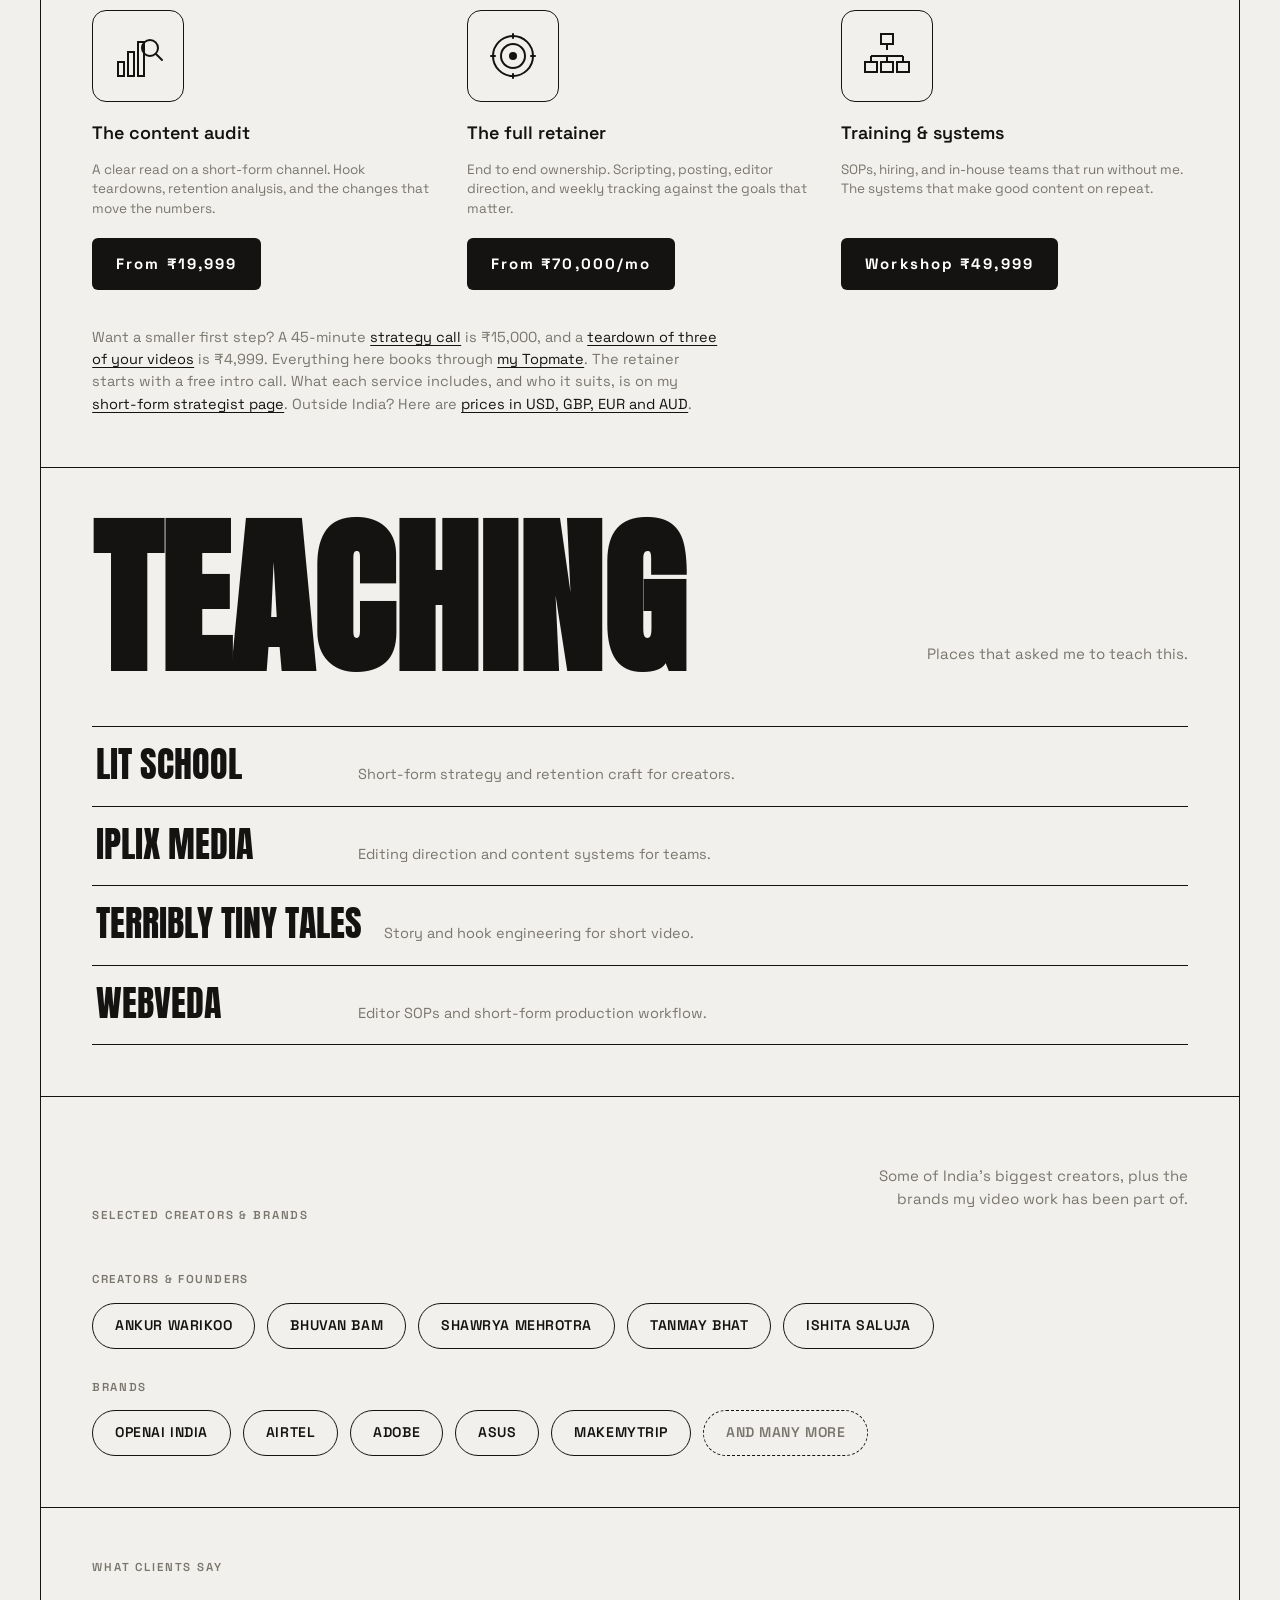
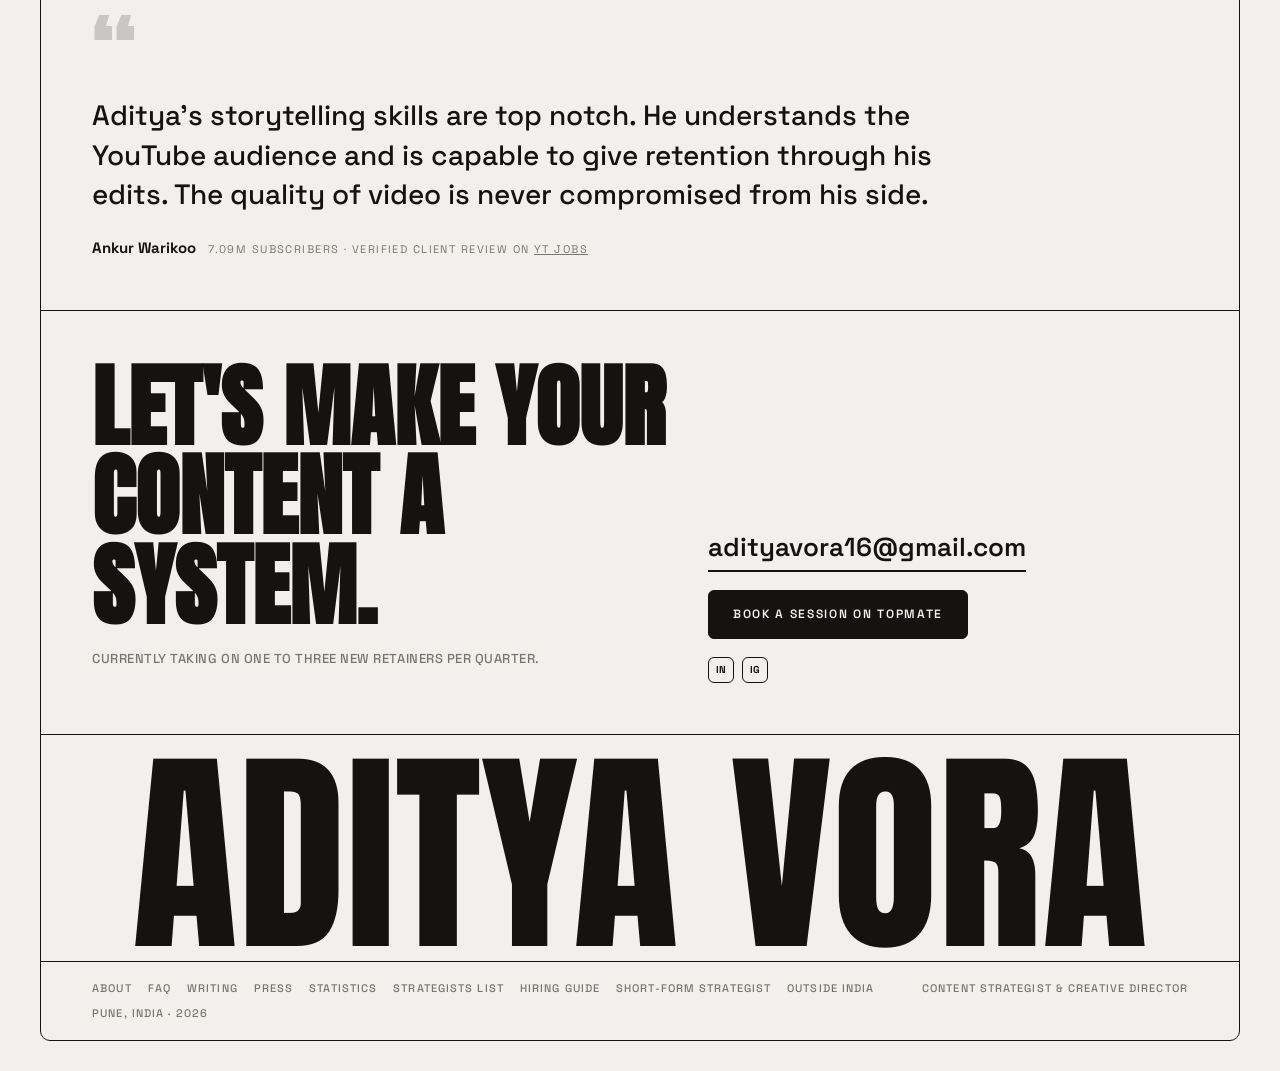
==== commit 2068d671: "Add Do Epic AI's first month across writing, statistics, schema and llms.txt New /writing essay from" ====
--- a/index.html
+++ b/index.html
@@ -292,7 +292,9 @@
         "Creator-led brand building",
         "Personal branding for founders",
         "Editorial systems and content SOPs",
-        "Content team hiring and training"
+        "Content team hiring and training",
+        "AI avatar video production",
+        "Automated short-form video editing"
       ],
       "worksFor": [
         {
@@ -575,6 +577,7 @@
     </div>
     <div class="reveal">
       <div class="work-row"><div class="work-client">Brand Warikoo</div><div class="work-role">Short-form specialist <span class="work-scale">· 11.6M subscribers · current</span></div><div class="work-out">Six years and counting inside the content engine. On the finance channel alone: 1,313 Shorts, 2 billion views, 85.1% average retention, 2.2M subscribers gained. Those are team numbers. <a href="/writing" style="text-decoration:underline">How that work actually gets made</a>.</div></div>
+      <div class="work-row"><div class="work-client">Do Epic AI · Ankur Warikoo</div><div class="work-role">AI channel, end to end <span class="work-scale">· 2M views in month one</span></div><div class="work-out">Ankur Warikoo's AI channel for college students, with an AI avatar on screen and automated editing. 2 million Instagram views, 53.3K saves and 4,718 followers in its first month from zero, at about ₹7 per 1,000 views. <a href="/writing#do-epic-ai">How it went</a>.</div></div>
       <div class="work-row"><div class="work-client">BBKV · Bhuvan Bam</div><div class="work-role">Public relations <span class="work-scale">· 26.5M subscribers</span></div><div class="work-out">PR work on Taaza Khabar.</div></div>
       <div class="work-row"><div class="work-client">Autofy</div><div class="work-role">Content strategist <span class="work-scale">· $4M revenue</span></div><div class="work-out">End to end content strategy.</div></div>
       <div class="work-row"><div class="work-client">Metvy · Shawrya</div><div class="work-role">Content strategist</div><div class="work-out">End to end content for the founder brand.</div></div>
